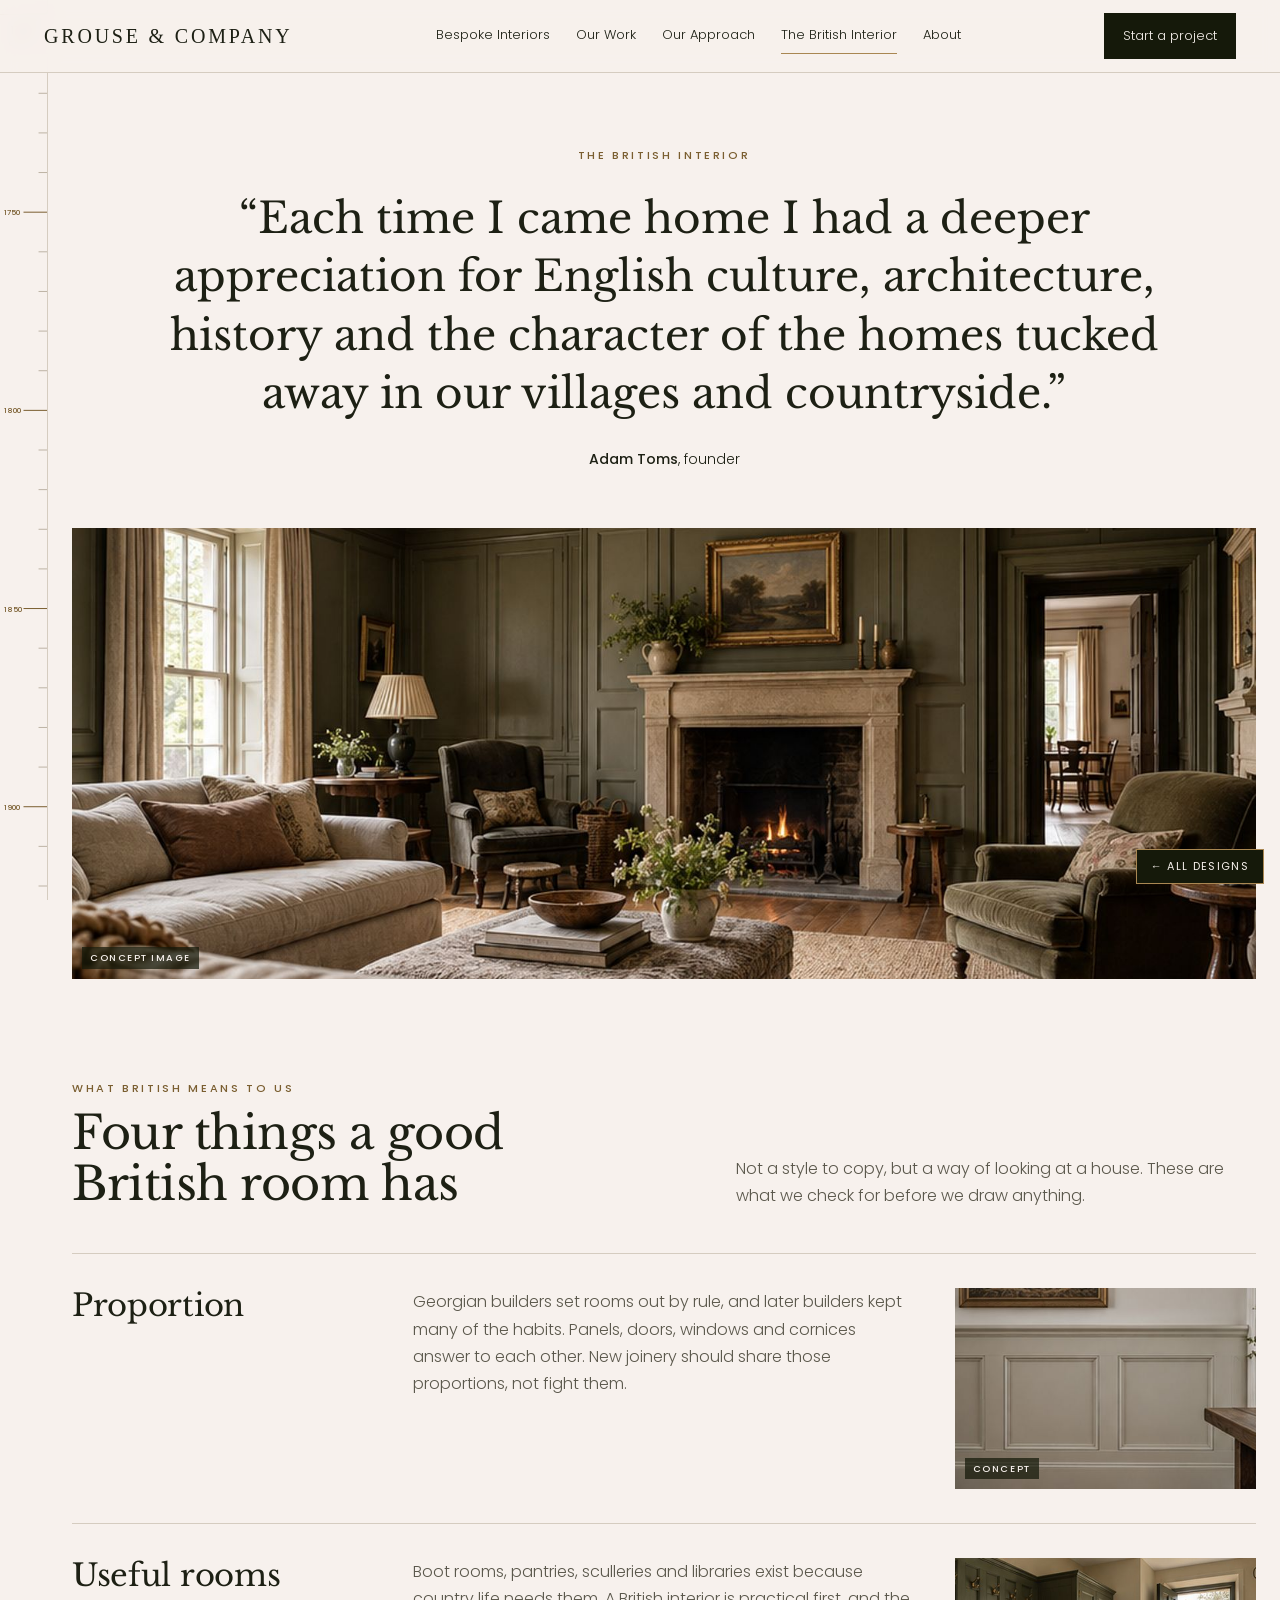
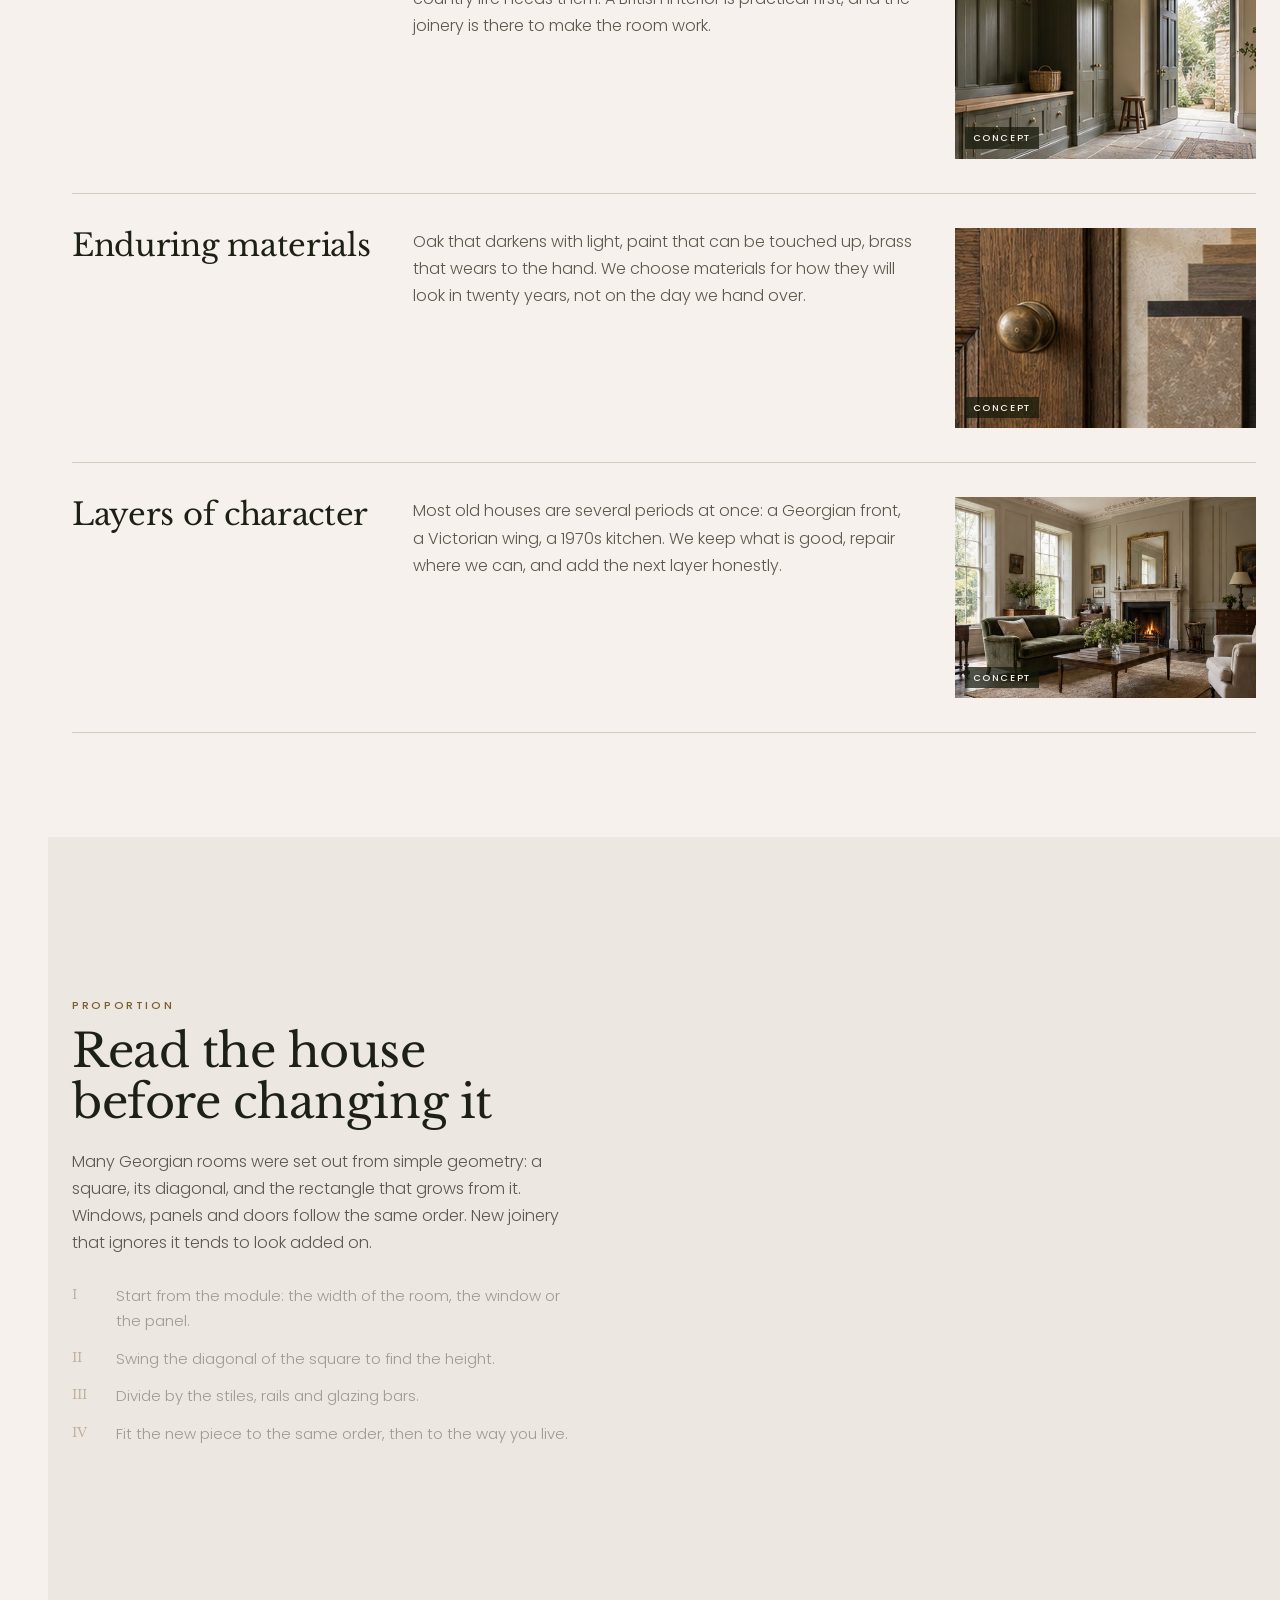
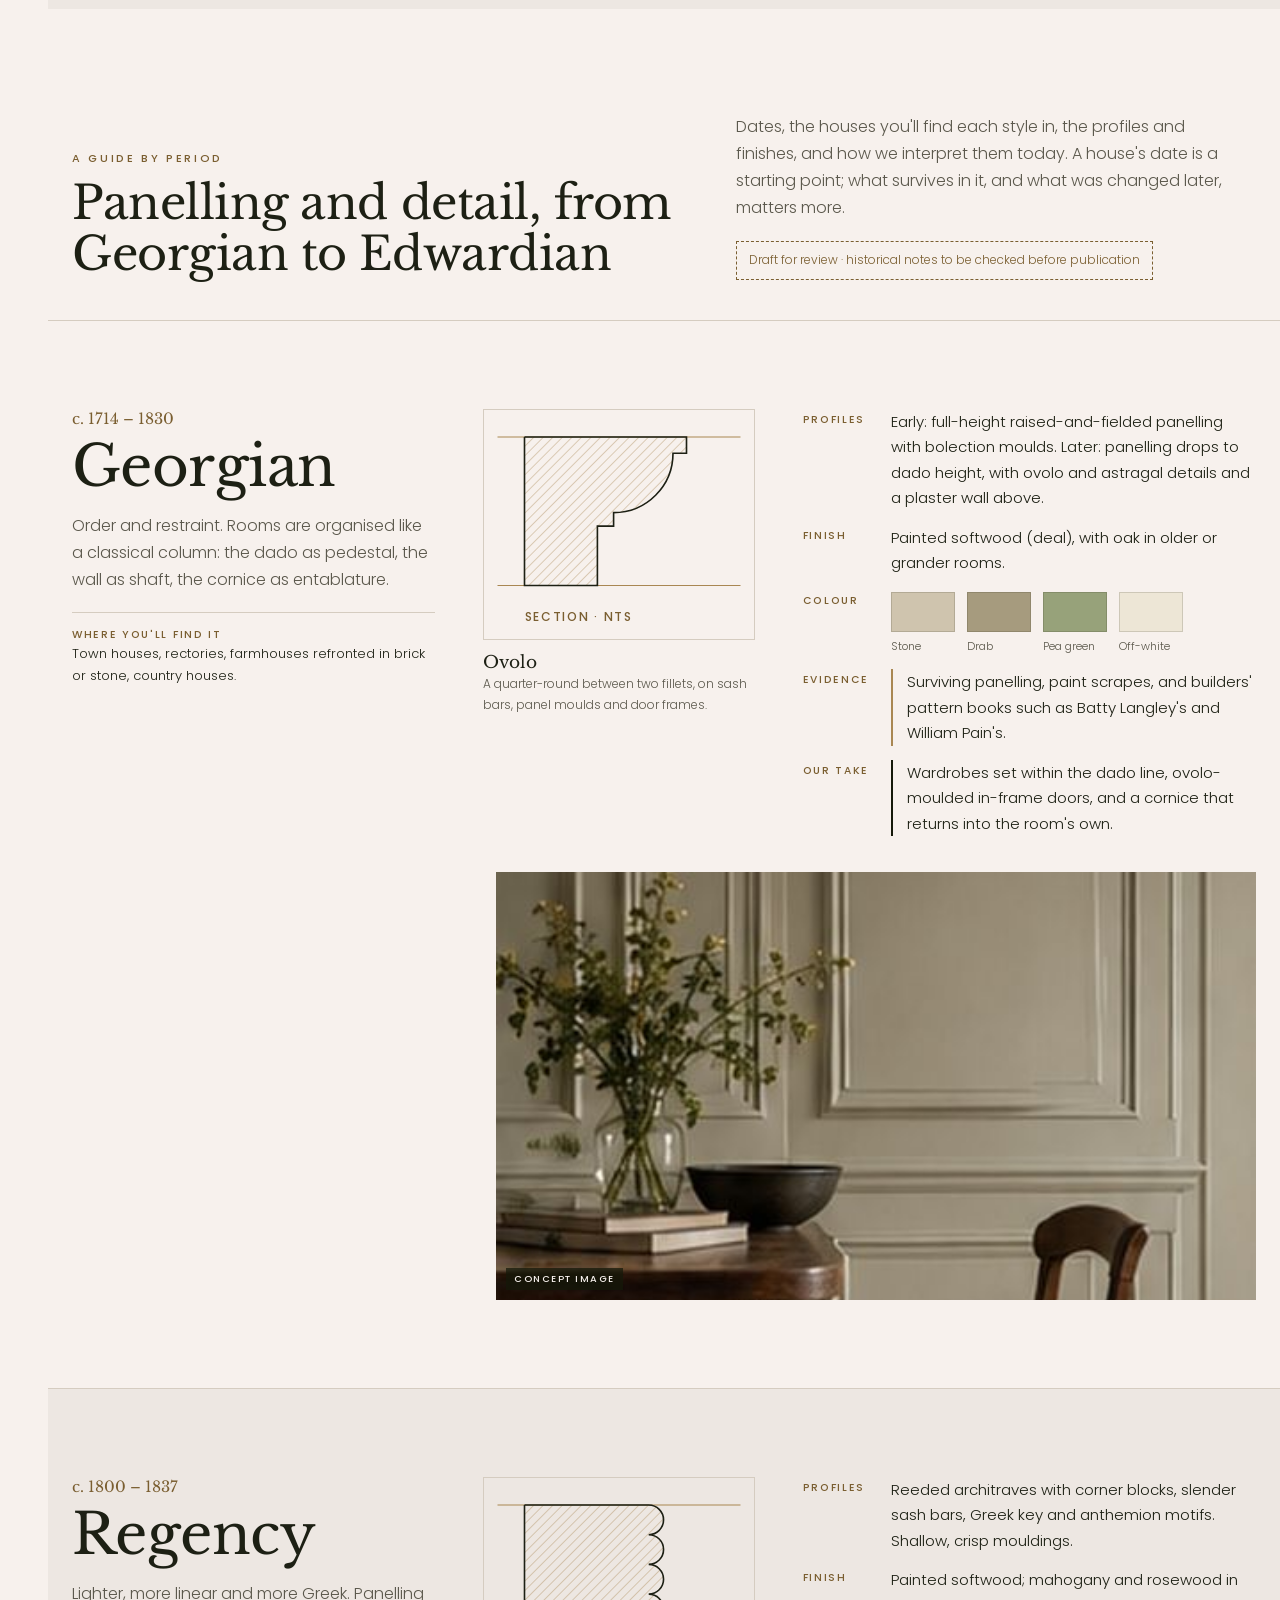
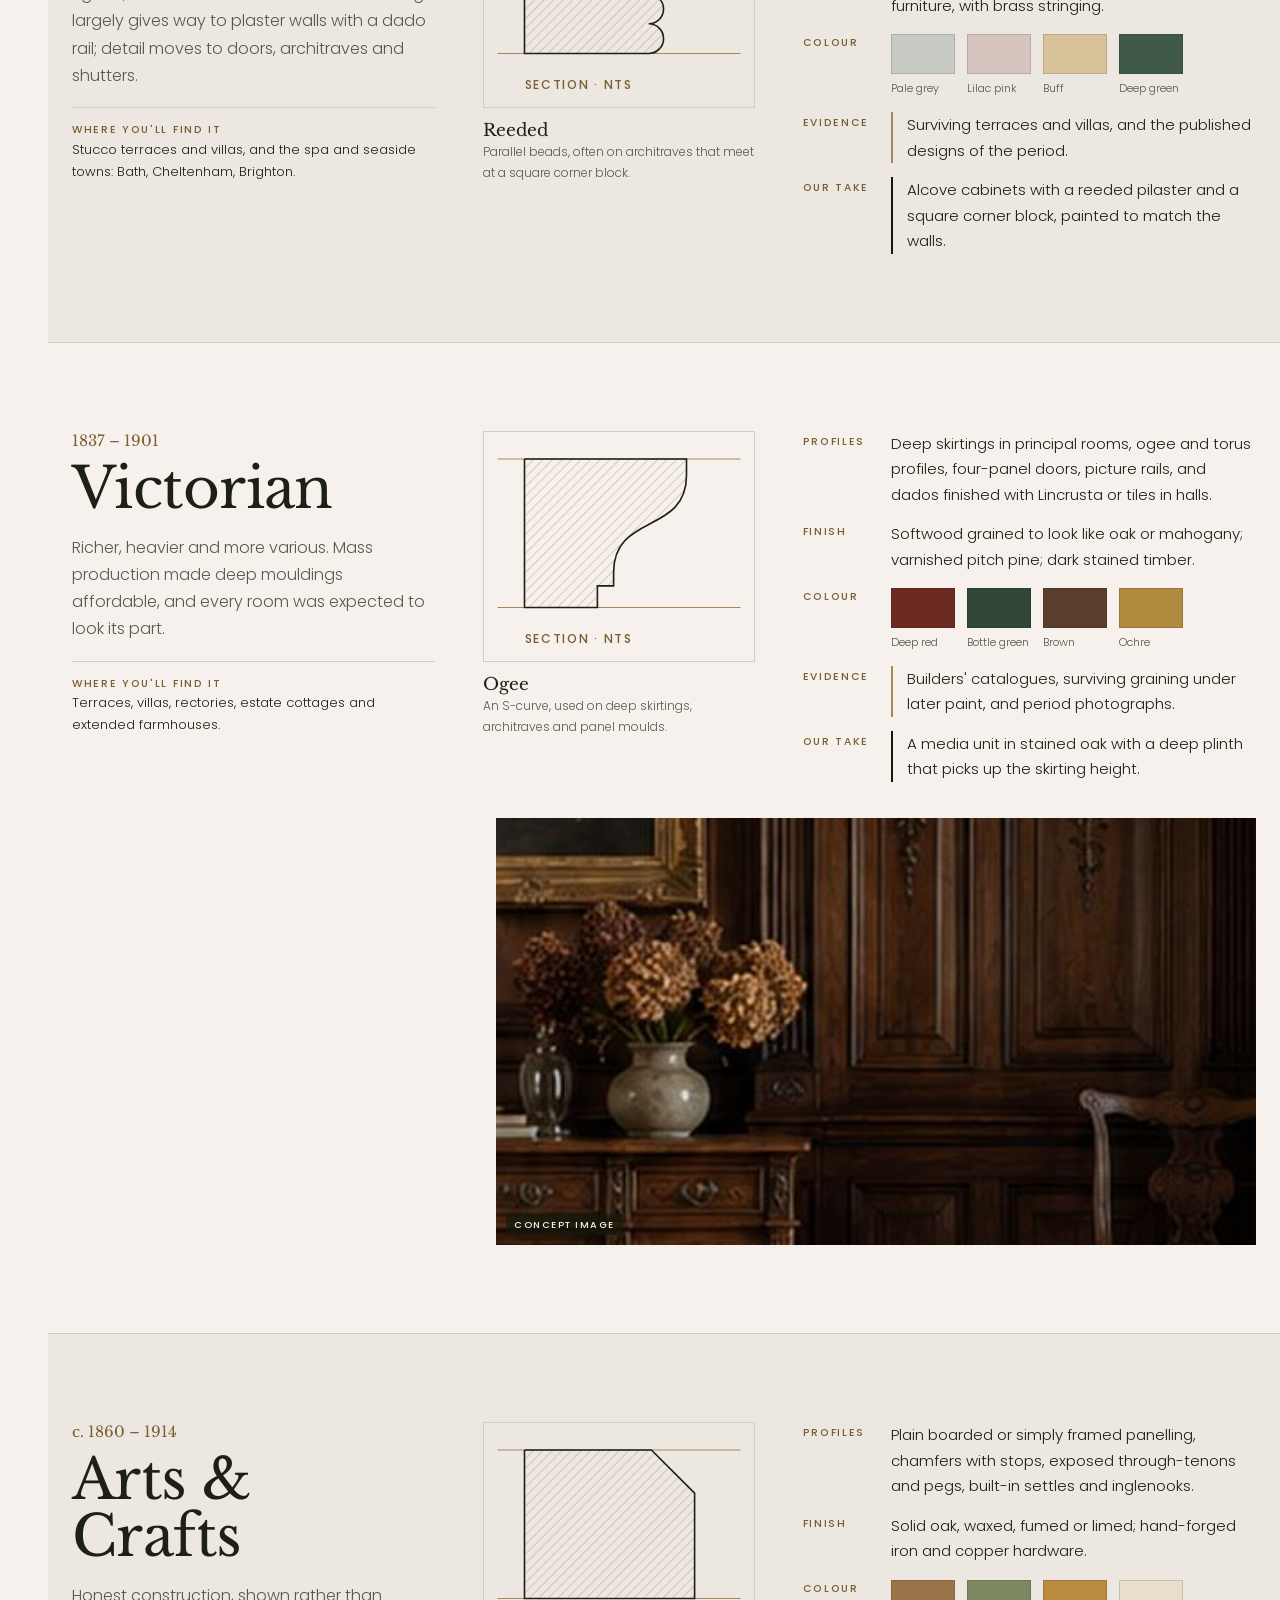
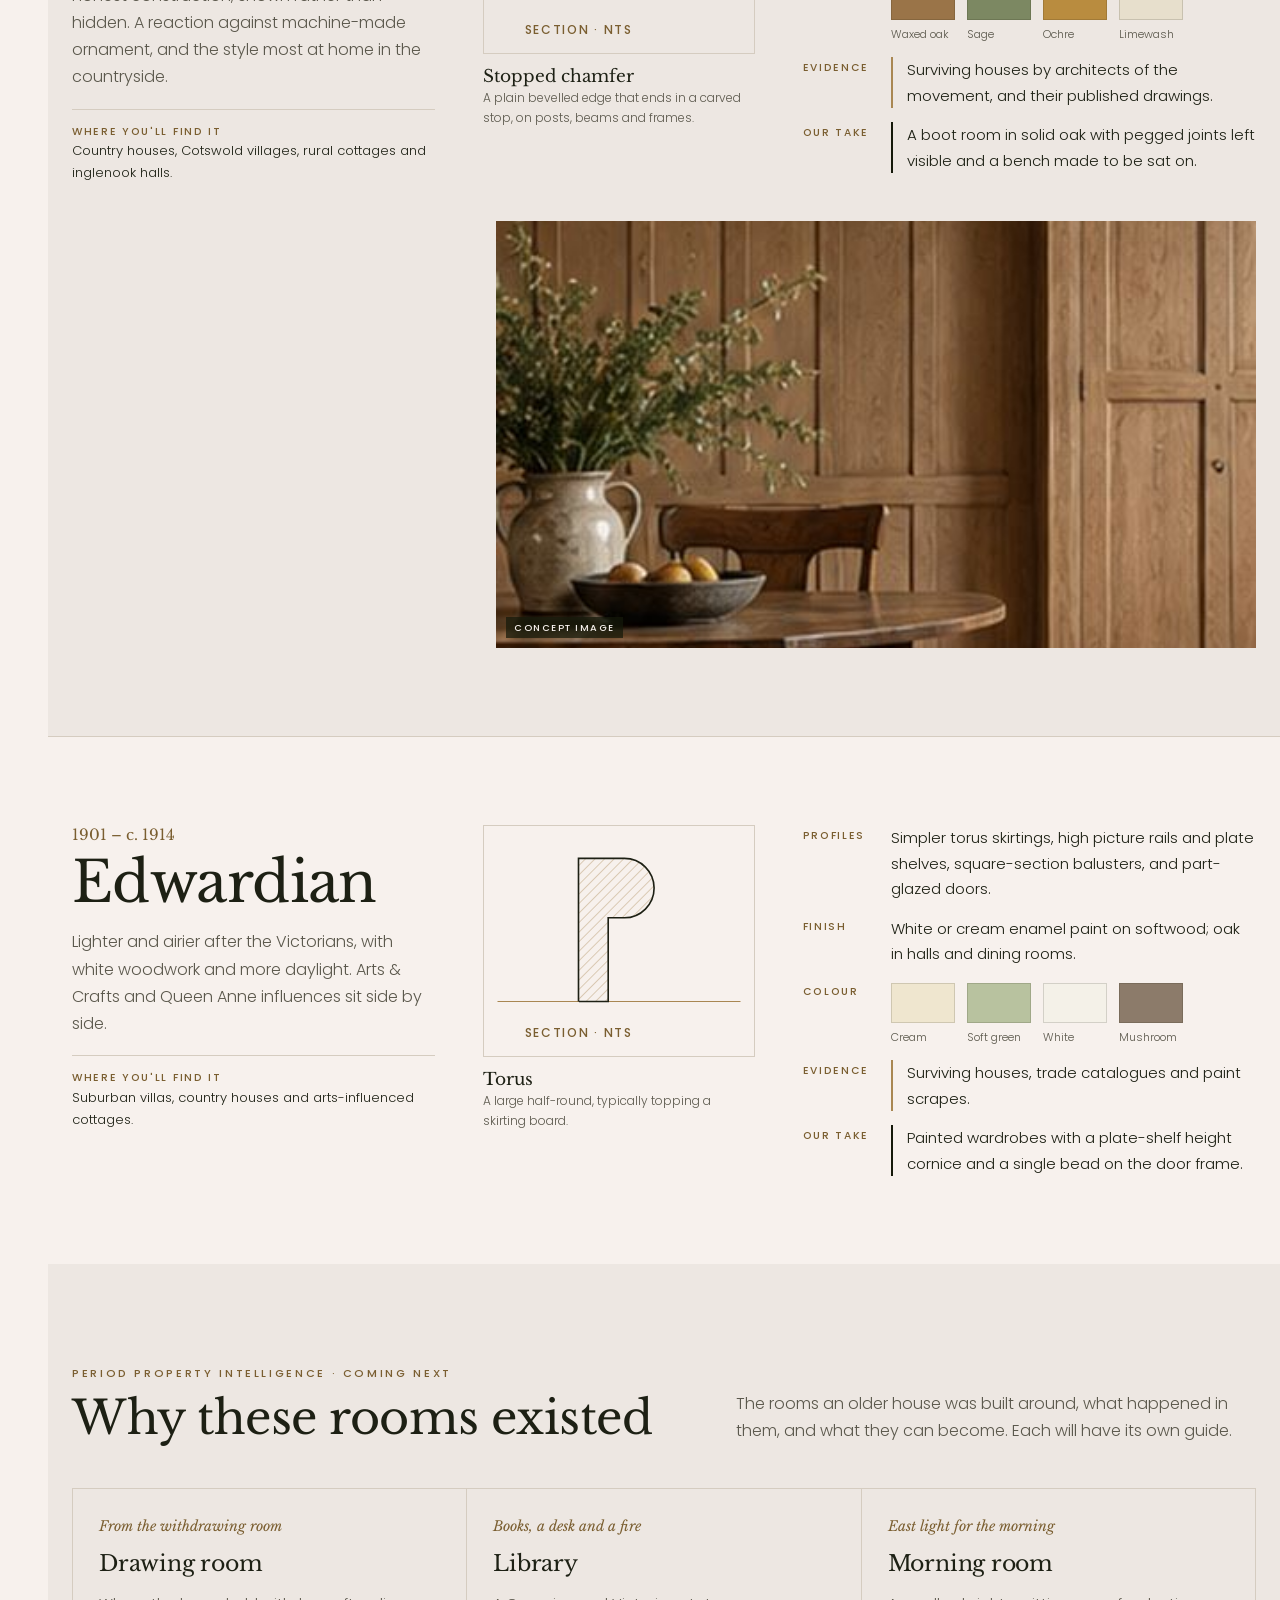
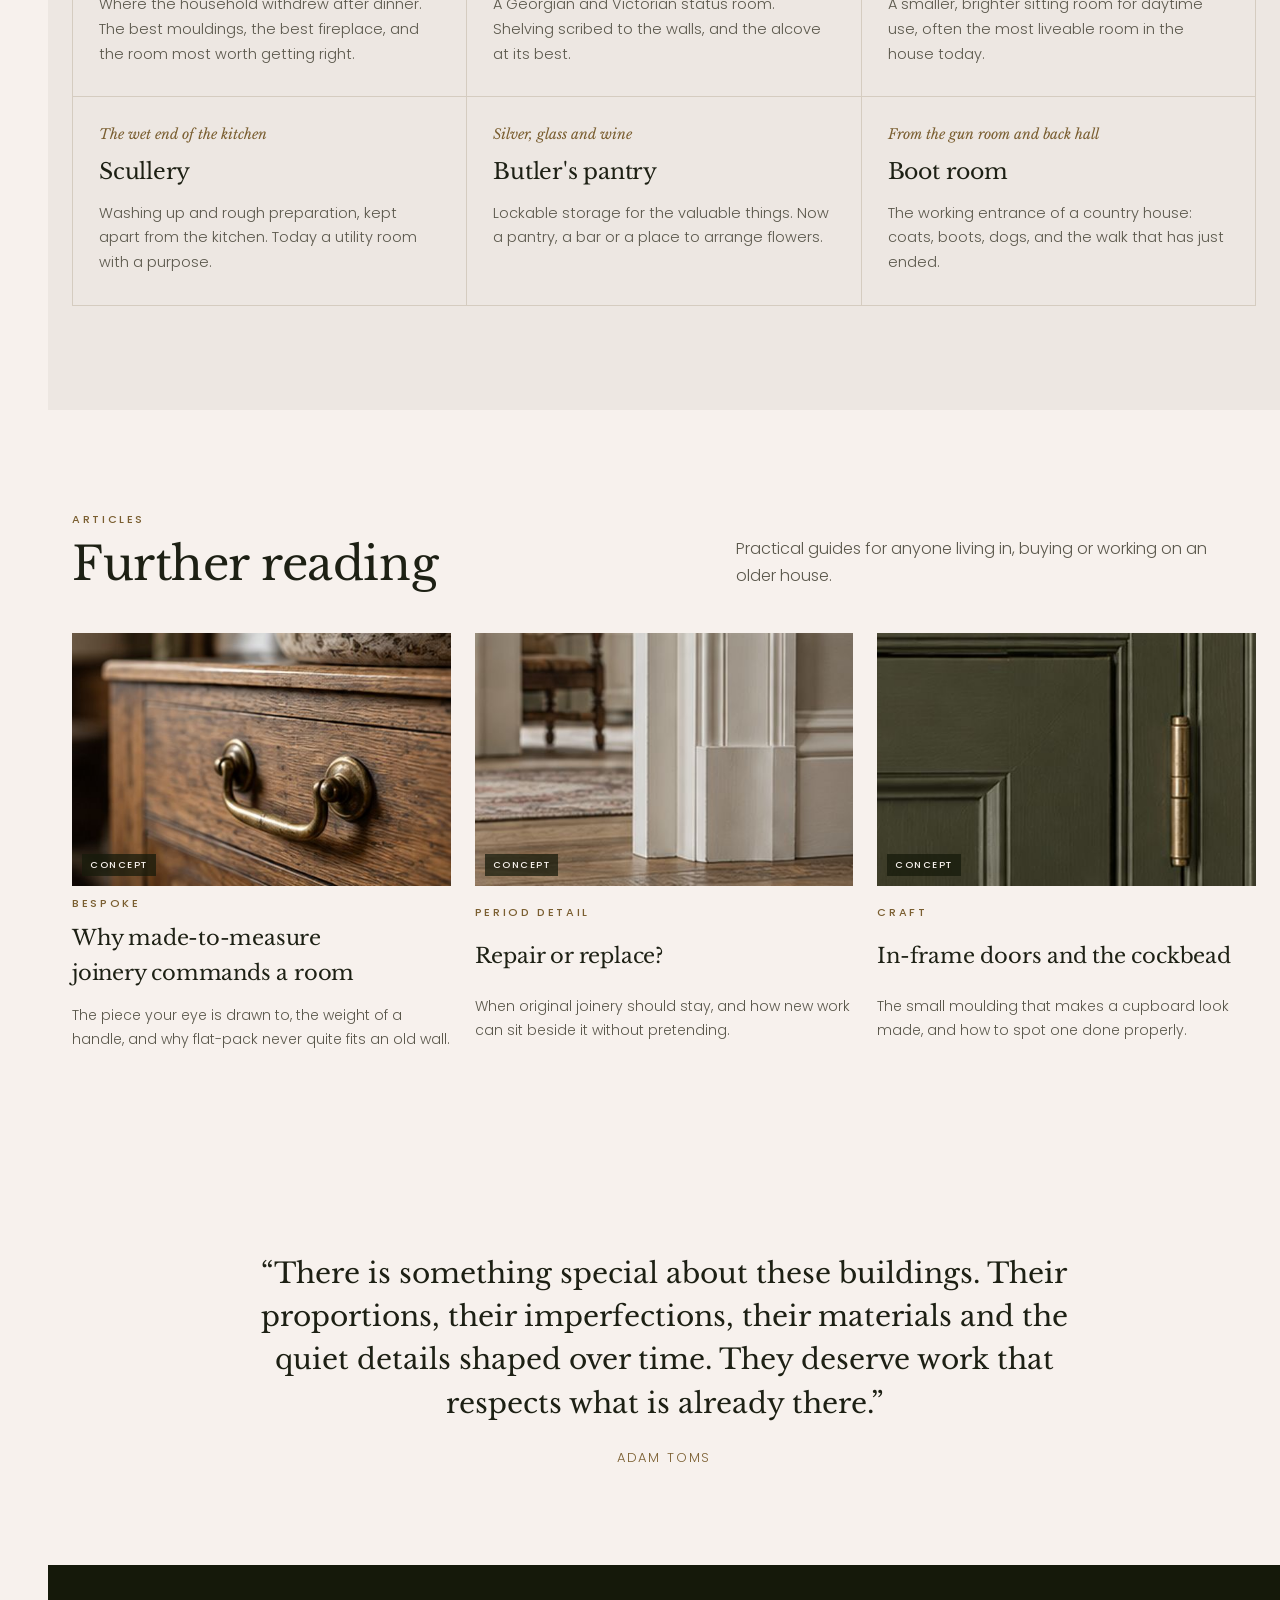
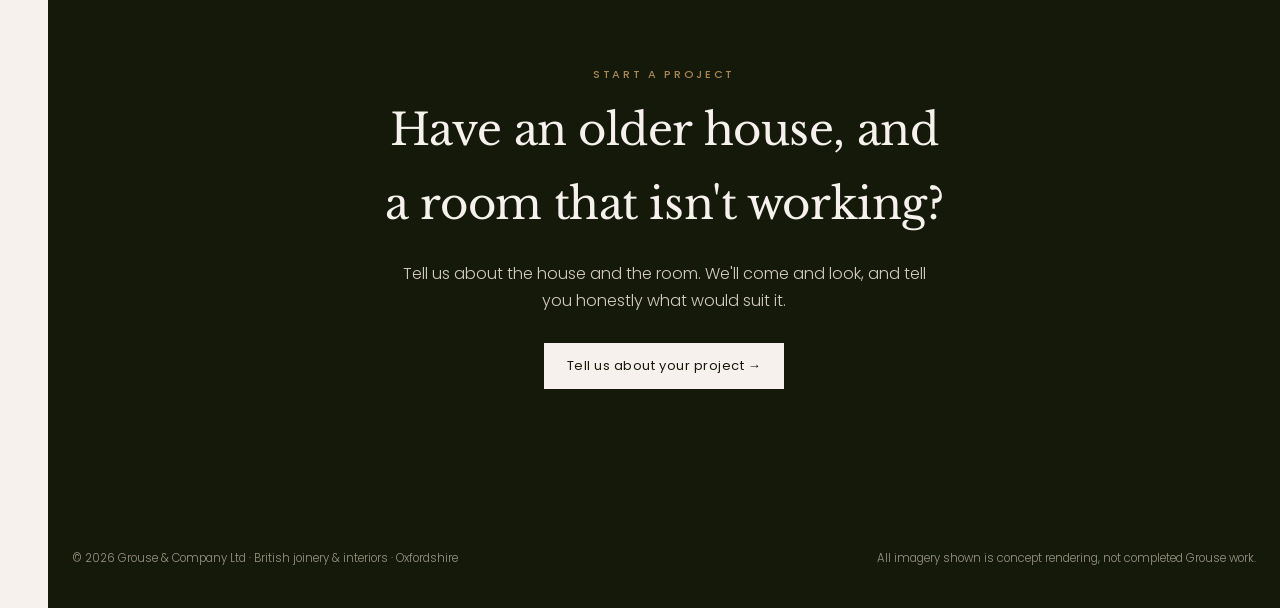
==== daylight-british-interior.html @ 9822893a "Replace first-draft designs with the two round-two directions Daylight and Lamplight, each with a ho" ====
<!doctype html>
<html lang="en">
<head>
<meta charset="utf-8">
<meta name="viewport" content="width=device-width, initial-scale=1, viewport-fit=cover">
<title>Grouse · The British Interior (Daylight)</title>
<link rel="preconnect" href="https://fonts.googleapis.com">
<link rel="preconnect" href="https://fonts.gstatic.com" crossorigin>
<link rel="stylesheet" href="https://fonts.googleapis.com/css2?family=Libre+Baskerville:ital@0;1&family=Poppins:wght@300;400;500&display=swap">
<link rel="stylesheet" href="daylight.css">
<style>
/* The British Interior, Daylight: a guide set like a well-made book. The storey rod becomes a timeline of years. */
.bihero{padding-block:150px 64px;text-align:center}
.bihero blockquote{margin:28px auto 0;max-width:24em;font:400 clamp(26px,3.3vw,44px)/1.38 var(--display)}
.bihero blockquote em{color:var(--brass-ink)}
.bihero .cont{max-width:36em;margin:26px auto 0;font:400 italic 18px/1.6 var(--display);color:var(--muted)}
.bihero .sig{justify-content:center;margin-top:26px}
.widepic{position:relative;aspect-ratio:21/8;overflow:hidden;margin-top:56px}
.widepic img{width:100%;height:100%;object-fit:cover}
@media (max-width:760px){.bihero{padding-block:110px 40px}.widepic{aspect-ratio:4/3}}

.tenets{border-top:1px solid var(--rule)}
.tenet{display:grid;grid-template-columns:minmax(0,3fr) minmax(0,5fr) minmax(0,3fr);gap:40px;padding-block:34px;border-bottom:1px solid var(--rule);align-items:start}
.tenet h3{font-size:clamp(24px,2.4vw,32px);line-height:1.15}
.tenet p{margin:0;color:var(--muted);max-width:34em}
.tenet .media{aspect-ratio:3/2}
@media (max-width:860px){.tenet{grid-template-columns:1fr;gap:14px}}

.propgrid{display:grid;grid-template-columns:minmax(0,5fr) minmax(0,6fr);gap:64px;align-items:center}
.propgrid h2{font-size:clamp(30px,3.6vw,48px);line-height:1.12;margin:14px 0 20px}
.propgrid p{color:var(--muted);margin:0 0 16px;max-width:32em}
.propgrid ol{list-style:none;padding:0;margin:26px 0 0;display:grid;gap:12px;counter-reset:s}
.propgrid li{display:grid;grid-template-columns:34px 1fr;gap:10px;font-size:15px;opacity:.38;transition:opacity .5s}
.propgrid li.on{opacity:1}
.propgrid li::before{counter-increment:s;content:counter(s,upper-roman);font:400 13px/1.8 var(--display);color:var(--brass-ink)}
.construct{width:100%;height:auto;max-width:520px;justify-self:center}
.construct *{fill:none;stroke-width:1}
.construct .g{stroke:var(--rule)}
.construct .b{stroke:var(--brass)}
.construct .i{stroke:var(--ink)}
.construct text{fill:var(--brass-ink);stroke:none;font:500 10px var(--body);letter-spacing:.14em}
@media (max-width:860px){.propgrid{grid-template-columns:1fr;gap:36px}}

.draft{display:inline-flex;gap:10px;align-items:center;font-size:12px;color:var(--brass-ink);border:1px dashed var(--brass-ink);padding:8px 12px;margin-top:20px}
.period{padding-block:88px;border-top:1px solid var(--rule)}
.period:nth-of-type(even){background:var(--stone)}
.pgrid{display:grid;grid-template-columns:minmax(0,4fr) minmax(0,3fr) minmax(0,5fr);gap:48px;align-items:start}
.pname .dates{font:400 15px var(--display);color:var(--brass-ink);font-variant-numeric:tabular-nums}
.pname h2{font-size:clamp(36px,4.4vw,60px);line-height:1;margin:10px 0 18px}
.pname p{margin:0 0 18px;color:var(--muted)}
.pname .where{font-size:13px;border-top:1px solid var(--rule);padding-top:14px}
.pname .where b{display:block;font:500 10.5px/1.6 var(--body);letter-spacing:.16em;text-transform:uppercase;color:var(--brass-ink)}
.pprof{position:sticky;top:110px;display:grid;gap:12px;color:var(--brass-ink)}
.pprof svg{width:100%;height:auto;border:1px solid var(--rule);background:var(--ivory)}
.period:nth-of-type(even) .pprof svg{background:var(--stone)}
.pprof .ln{fill:none;stroke:var(--ink);stroke-width:1.2}
.pprof .gd{fill:none;stroke:var(--brass);stroke-width:.8}
.pprof .sec{fill:url(#hatch);stroke:none;opacity:0;transition:opacity 1s 1.4s}
.pprof.in .sec{opacity:1}
.pprof text{font:500 9px var(--body);letter-spacing:.14em;fill:var(--brass-ink)}
.pprof figcaption{font-size:12px;color:var(--muted)}
.pprof figcaption b{font:400 17px/1.3 var(--display);color:var(--ink);display:block}
.spec{display:grid;grid-template-columns:auto 1fr;gap:14px 22px;margin:0;font-size:15px}
.spec dt{font:500 10.5px/1.9 var(--body);letter-spacing:.16em;text-transform:uppercase;color:var(--brass-ink);padding-top:1px}
.spec dd{margin:0}
.sw{display:flex;flex-wrap:wrap;gap:12px;margin-top:2px}
.sw span{display:grid;gap:5px;font-size:11px;color:var(--muted);width:64px}
.sw i{display:block;height:40px;border:1px solid rgba(21,25,10,.15)}
.ev{border-left:2px solid var(--brass);padding-left:14px}
.us{border-left:2px solid var(--olive);padding-left:14px}
.pimg{position:relative;margin-top:36px;margin-left:auto;width:min(100%,760px);aspect-ratio:16/9;overflow:hidden}
.pimg img{width:100%;height:100%;object-fit:cover}
@media (max-width:980px){.pgrid{grid-template-columns:1fr 1fr}.pname{grid-column:1/-1}.pprof{position:relative;top:0}}
@media (max-width:640px){.pgrid{grid-template-columns:1fr}.spec{grid-template-columns:1fr;gap:4px}.spec dd{margin-bottom:12px}.pimg{aspect-ratio:4/3}}

.rooms{display:grid;grid-template-columns:repeat(3,minmax(0,1fr));gap:0;border-top:1px solid var(--rule);border-left:1px solid var(--rule)}
.room{padding:28px 26px 30px;border-right:1px solid var(--rule);border-bottom:1px solid var(--rule);display:grid;gap:10px;align-content:start}
.room h3{font-size:22px}
.room .then{font:400 italic 14px var(--display);color:var(--brass-ink)}
.room p{margin:0;font-size:14.5px;color:var(--muted)}
@media (max-width:860px){.rooms{grid-template-columns:1fr}}

.arts{display:grid;grid-template-columns:repeat(3,minmax(0,1fr));gap:24px}
.art{text-decoration:none;display:grid;gap:12px}
.art .media{aspect-ratio:3/2}
.art h3{font-size:21px}
.art p{margin:0;font-size:14px;color:var(--muted)}
@media (max-width:860px){.arts{grid-template-columns:1fr}}

.later{text-align:center;padding-block:96px}
.later-q{max-width:30em;margin:0 auto;font:400 clamp(20px,2.2vw,28px)/1.55 var(--display);color:var(--ink)}
.later-by{margin-top:22px;font-size:13px;letter-spacing:.14em;text-transform:uppercase;color:var(--brass-ink)}
.cta{background:var(--olive);color:var(--ivory);text-align:center}
.cta h2{font-size:clamp(28px,3.4vw,44px);margin:14px auto 18px;max-width:18em}
.cta p{color:#D3CCBF;max-width:34em;margin:0 auto 28px}
.cta .eyebrow{color:var(--brass)}
.cta .btn{background:var(--ivory);color:var(--olive);border-color:var(--ivory)}
</style>
</head>
<body>
<a class="back" href="index.html">← All designs</a>
<svg width="0" height="0" style="position:absolute" aria-hidden="true"><defs><pattern id="hatch" width="5" height="5" patternUnits="userSpaceOnUse" patternTransform="rotate(45)"><line data-keep x1="0" y1="0" x2="0" y2="5" stroke="#A98752" stroke-width="1" opacity=".55"/></pattern></defs></svg>

<header class="site solid" id="head">
  <div class="wrap bar">
    <a class="word" href="daylight.html">GROUSE &amp; COMPANY</a>
    <nav class="main" aria-label="Main">
      <a href="daylight.html#systems">Bespoke Interiors</a><a href="daylight.html#work">Our Work</a><a href="daylight.html#approach">Our Approach</a><a href="#top" aria-current="page">The British Interior</a><a href="daylight.html#about">About</a>
    </nav>
    <a class="hbtn" href="daylight.html#enquire">Start a project</a>
  </div>
</header>

<div class="rod" aria-hidden="true" style="opacity:1"><svg></svg><div class="rmark"><div class="lbl"><span class="rv">1700</span><span class="ru">circa</span></div></div></div>

<main id="top" class="after">
  <div class="wrap bihero">
    <div class="eyebrow">The British Interior</div>
    <blockquote>“Each time I came home I had a deeper appreciation for English culture, architecture, history and the character of the homes tucked away in our villages and countryside.”</blockquote>
    <div class="sig"><span><b>Adam Toms</b>, founder</span></div>
    <div class="widepic"><img src="img/livingroom.jpg" alt="A panelled country sitting room with a lit fire"><span class="concept">Concept image</span></div>
  </div>

  <section style="padding-top:40px">
    <div class="wrap">
      <div class="head"><div><div class="eyebrow">What British means to us</div><h2>Four things a good British room has</h2></div><p>Not a style to copy, but a way of looking at a house. These are what we check for before we draw anything.</p></div>
      <div class="tenets">
        <div class="tenet"><h3>Proportion</h3><p>Georgian builders set rooms out by rule, and later builders kept many of the habits. Panels, doors, windows and cornices answer to each other. New joinery should share those proportions, not fight them.</p><div class="media"><img src="img/panelling.jpg" alt="Painted dado panelling" loading="lazy"><span class="concept">Concept</span></div></div>
        <div class="tenet"><h3>Useful rooms</h3><p>Boot rooms, pantries, sculleries and libraries exist because country life needs them. A British interior is practical first, and the joinery is there to make the room work.</p><div class="media"><img src="img/bootroom2.jpg" alt="Boot room with olive cabinetry" loading="lazy"><span class="concept">Concept</span></div></div>
        <div class="tenet"><h3>Enduring materials</h3><p>Oak that darkens with light, paint that can be touched up, brass that wears to the hand. We choose materials for how they will look in twenty years, not on the day we hand over.</p><div class="media"><img src="img/timber.jpg" alt="Oak door with brass knob and timber samples" loading="lazy"><span class="concept">Concept</span></div></div>
        <div class="tenet"><h3>Layers of character</h3><p>Most old houses are several periods at once: a Georgian front, a Victorian wing, a 1970s kitchen. We keep what is good, repair where we can, and add the next layer honestly.</p><div class="media"><img src="img/drawing.jpg" alt="Drawing room with original cornice and new joinery" loading="lazy"><span class="concept">Concept</span></div></div>
      </div>
    </div>
  </section>

  <section class="alt" id="proportion">
    <div class="wrap propgrid">
      <div>
        <div class="eyebrow">Proportion</div>
        <h2>Read the house before changing it</h2>
        <p>Many Georgian rooms were set out from simple geometry: a square, its diagonal, and the rectangle that grows from it. Windows, panels and doors follow the same order. New joinery that ignores it tends to look added on.</p>
        <ol id="steps">
          <li>Start from the module: the width of the room, the window or the panel.</li>
          <li>Swing the diagonal of the square to find the height.</li>
          <li>Divide by the stiles, rails and glazing bars.</li>
          <li>Fit the new piece to the same order, then to the way you live.</li>
        </ol>
      </div>
      <svg class="construct" id="construct" viewBox="0 0 480 520" role="img" aria-label="A Georgian panel set out from a square and its diagonal, giving a 1 to root two rectangle">
        <rect class="g" x="40" y="160" width="300" height="300"/>
        <path class="b s1" d="M40 460 L340 460 L340 160 L40 160 Z"/>
        <path class="b s2" d="M40 460 L340 160"/>
        <path class="b s2" d="M340 160 A 424.26 424.26 0 0 0 40 35.74"/>
        <path class="i s3" d="M40 35.74 L340 35.74 L340 460"/>
        <path class="i s4" d="M70 66 H310 V430 H70 Z M90 86 H290 V410 H90 Z M70 66 L90 86 M310 66 L290 86 M70 430 L90 410 M310 430 L290 410"/>
        <path class="b s4" d="M90 248 H290 M190 86 V410"/>
        <text x="40" y="492">1 : √2</text><text x="352" y="314">300</text><text x="352" y="100">424</text>
      </svg>
    </div>
  </section>

  <section style="padding-bottom:40px">
    <div class="wrap">
      <div class="head" style="margin-bottom:0">
        <div><div class="eyebrow">A guide by period</div><h2>Panelling and detail, from Georgian to Edwardian</h2></div>
        <div><p>Dates, the houses you'll find each style in, the profiles and finishes, and how we interpret them today. A house's date is a starting point; what survives in it, and what was changed later, matters more.</p>
        <div class="draft">Draft for review · historical notes to be checked before publication</div></div>
      </div>
    </div>
  </section>

  <article class="period" data-year="1714" data-year-end="1800">
    <div class="wrap pgrid">
      <div class="pname">
        <div class="dates">c. 1714 – 1830</div>
        <h2>Georgian</h2>
        <p>Order and restraint. Rooms are organised like a classical column: the dado as pedestal, the wall as shaft, the cornice as entablature.</p>
        <div class="where"><b>Where you'll find it</b>Town houses, rectories, farmhouses refronted in brick or stone, country houses.</div>
      </div>
      <figure class="pprof" data-draw style="margin:0">
        <svg viewBox="0 0 200 170" aria-hidden="true"><path class="gd" d="M10 20 H190 M10 130 H190"/><path class="sec" data-keep d="M30 20 H150 V32 H140 A44 44 0 0 1 96 76 V86 H84 V130 H30 Z"/><path class="ln" d="M30 20 H150 V32 H140 A44 44 0 0 1 96 76 V86 H84 V130 H30 Z"/><text x="30" y="156">SECTION · NTS</text></svg>
        <figcaption><b>Ovolo</b>A quarter-round between two fillets, on sash bars, panel moulds and door frames.</figcaption>
      </figure>
      <dl class="spec">
        <dt>Profiles</dt><dd>Early: full-height raised-and-fielded panelling with bolection moulds. Later: panelling drops to dado height, with ovolo and astragal details and a plaster wall above.</dd>
        <dt>Finish</dt><dd>Painted softwood (deal), with oak in older or grander rooms.</dd>
        <dt>Colour</dt><dd><div class="sw"><span><i style="background:#CFC4AE"></i>Stone</span><span><i style="background:#A69B7E"></i>Drab</span><span><i style="background:#97A27A"></i>Pea green</span><span><i style="background:#EDE6D6"></i>Off-white</span></div></dd>
        <dt>Evidence</dt><dd class="ev">Surviving panelling, paint scrapes, and builders' pattern books such as Batty Langley's and William Pain's.</dd>
        <dt>Our take</dt><dd class="us">Wardrobes set within the dado line, ovolo-moulded in-frame doors, and a cornice that returns into the room's own.</dd>
      </dl>
    </div>
    <div class="wrap"><div class="pimg"><img src="img/georgian.jpg" alt="Painted Georgian panelling" loading="lazy" style="object-position:50% 40%"><span class="concept">Concept image</span></div></div>
  </article>

  <article class="period" data-year="1800" data-year-end="1837">
    <div class="wrap pgrid">
      <div class="pname">
        <div class="dates">c. 1800 – 1837</div>
        <h2>Regency</h2>
        <p>Lighter, more linear and more Greek. Panelling largely gives way to plaster walls with a dado rail; detail moves to doors, architraves and shutters.</p>
        <div class="where"><b>Where you'll find it</b>Stucco terraces and villas, and the spa and seaside towns: Bath, Cheltenham, Brighton.</div>
      </div>
      <figure class="pprof" data-draw style="margin:0">
        <svg viewBox="0 0 200 170" aria-hidden="true"><path class="gd" d="M10 20 H190 M10 130 H190"/><path class="sec" data-keep d="M30 20 H122 A11 11 0 0 1 122 42 A11 11 0 0 1 122 64 A11 11 0 0 1 122 86 A11 11 0 0 1 122 108 A11 11 0 0 1 122 130 H30 Z"/><path class="ln" d="M30 20 H122 A11 11 0 0 1 122 42 A11 11 0 0 1 122 64 A11 11 0 0 1 122 86 A11 11 0 0 1 122 108 A11 11 0 0 1 122 130 H30 Z"/><text x="30" y="156">SECTION · NTS</text></svg>
        <figcaption><b>Reeded</b>Parallel beads, often on architraves that meet at a square corner block.</figcaption>
      </figure>
      <dl class="spec">
        <dt>Profiles</dt><dd>Reeded architraves with corner blocks, slender sash bars, Greek key and anthemion motifs. Shallow, crisp mouldings.</dd>
        <dt>Finish</dt><dd>Painted softwood; mahogany and rosewood in furniture, with brass stringing.</dd>
        <dt>Colour</dt><dd><div class="sw"><span><i style="background:#C8CBC4"></i>Pale grey</span><span><i style="background:#D8C4BF"></i>Lilac pink</span><span><i style="background:#D8C29A"></i>Buff</span><span><i style="background:#3F5A47"></i>Deep green</span></div></dd>
        <dt>Evidence</dt><dd class="ev">Surviving terraces and villas, and the published designs of the period.</dd>
        <dt>Our take</dt><dd class="us">Alcove cabinets with a reeded pilaster and a square corner block, painted to match the walls.</dd>
      </dl>
    </div>
  </article>

  <article class="period" data-year="1837" data-year-end="1860">
    <div class="wrap pgrid">
      <div class="pname">
        <div class="dates">1837 – 1901</div>
        <h2>Victorian</h2>
        <p>Richer, heavier and more various. Mass production made deep mouldings affordable, and every room was expected to look its part.</p>
        <div class="where"><b>Where you'll find it</b>Terraces, villas, rectories, estate cottages and extended farmhouses.</div>
      </div>
      <figure class="pprof" data-draw style="margin:0">
        <svg viewBox="0 0 200 170" aria-hidden="true"><path class="gd" d="M10 20 H190 M10 130 H190"/><path class="sec" data-keep d="M30 20 H150 V32 C150 76 96 60 96 104 V114 H84 V130 H30 Z"/><path class="ln" d="M30 20 H150 V32 C150 76 96 60 96 104 V114 H84 V130 H30 Z"/><text x="30" y="156">SECTION · NTS</text></svg>
        <figcaption><b>Ogee</b>An S-curve, used on deep skirtings, architraves and panel moulds.</figcaption>
      </figure>
      <dl class="spec">
        <dt>Profiles</dt><dd>Deep skirtings in principal rooms, ogee and torus profiles, four-panel doors, picture rails, and dados finished with Lincrusta or tiles in halls.</dd>
        <dt>Finish</dt><dd>Softwood grained to look like oak or mahogany; varnished pitch pine; dark stained timber.</dd>
        <dt>Colour</dt><dd><div class="sw"><span><i style="background:#6C2B22"></i>Deep red</span><span><i style="background:#2F4734"></i>Bottle green</span><span><i style="background:#5A3E2B"></i>Brown</span><span><i style="background:#B08A3E"></i>Ochre</span></div></dd>
        <dt>Evidence</dt><dd class="ev">Builders' catalogues, surviving graining under later paint, and period photographs.</dd>
        <dt>Our take</dt><dd class="us">A media unit in stained oak with a deep plinth that picks up the skirting height.</dd>
      </dl>
    </div>
    <div class="wrap"><div class="pimg"><img src="img/victorian.jpg" alt="Dark Victorian panelling" loading="lazy"><span class="concept">Concept image</span></div></div>
  </article>

  <article class="period" data-year="1860" data-year-end="1901">
    <div class="wrap pgrid">
      <div class="pname">
        <div class="dates">c. 1860 – 1914</div>
        <h2>Arts &amp; Crafts</h2>
        <p>Honest construction, shown rather than hidden. A reaction against machine-made ornament, and the style most at home in the countryside.</p>
        <div class="where"><b>Where you'll find it</b>Country houses, Cotswold villages, rural cottages and inglenook halls.</div>
      </div>
      <figure class="pprof" data-draw style="margin:0">
        <svg viewBox="0 0 200 170" aria-hidden="true"><path class="gd" d="M10 20 H190 M10 130 H190"/><path class="sec" data-keep d="M30 20 H124 L156 52 V130 H30 Z"/><path class="ln" d="M30 20 H124 L156 52 V130 H30 Z"/><text x="30" y="156">SECTION · NTS</text></svg>
        <figcaption><b>Stopped chamfer</b>A plain bevelled edge that ends in a carved stop, on posts, beams and frames.</figcaption>
      </figure>
      <dl class="spec">
        <dt>Profiles</dt><dd>Plain boarded or simply framed panelling, chamfers with stops, exposed through-tenons and pegs, built-in settles and inglenooks.</dd>
        <dt>Finish</dt><dd>Solid oak, waxed, fumed or limed; hand-forged iron and copper hardware.</dd>
        <dt>Colour</dt><dd><div class="sw"><span><i style="background:#9A7448"></i>Waxed oak</span><span><i style="background:#7C8862"></i>Sage</span><span><i style="background:#B98C3F"></i>Ochre</span><span><i style="background:#E7DFCC"></i>Limewash</span></div></dd>
        <dt>Evidence</dt><dd class="ev">Surviving houses by architects of the movement, and their published drawings.</dd>
        <dt>Our take</dt><dd class="us">A boot room in solid oak with pegged joints left visible and a bench made to be sat on.</dd>
      </dl>
    </div>
    <div class="wrap"><div class="pimg"><img src="img/artscrafts.jpg" alt="Oak Arts and Crafts panelling" loading="lazy"><span class="concept">Concept image</span></div></div>
  </article>

  <article class="period" data-year="1901" data-year-end="1914">
    <div class="wrap pgrid">
      <div class="pname">
        <div class="dates">1901 – c. 1914</div>
        <h2>Edwardian</h2>
        <p>Lighter and airier after the Victorians, with white woodwork and more daylight. Arts &amp; Crafts and Queen Anne influences sit side by side.</p>
        <div class="where"><b>Where you'll find it</b>Suburban villas, country houses and arts-influenced cottages.</div>
      </div>
      <figure class="pprof" data-draw style="margin:0">
        <svg viewBox="0 0 200 170" aria-hidden="true"><path class="gd" d="M10 130 H190"/><path class="sec" data-keep d="M70 130 V24 H104 A22 22 0 0 1 104 68 H92 V130 Z"/><path class="ln" d="M70 130 V24 H104 A22 22 0 0 1 104 68 H92 V130 Z"/><text x="30" y="156">SECTION · NTS</text></svg>
        <figcaption><b>Torus</b>A large half-round, typically topping a skirting board.</figcaption>
      </figure>
      <dl class="spec">
        <dt>Profiles</dt><dd>Simpler torus skirtings, high picture rails and plate shelves, square-section balusters, and part-glazed doors.</dd>
        <dt>Finish</dt><dd>White or cream enamel paint on softwood; oak in halls and dining rooms.</dd>
        <dt>Colour</dt><dd><div class="sw"><span><i style="background:#EFE6CF"></i>Cream</span><span><i style="background:#B8C29F"></i>Soft green</span><span><i style="background:#F4F1E8"></i>White</span><span><i style="background:#8C7B6A"></i>Mushroom</span></div></dd>
        <dt>Evidence</dt><dd class="ev">Surviving houses, trade catalogues and paint scrapes.</dd>
        <dt>Our take</dt><dd class="us">Painted wardrobes with a plate-shelf height cornice and a single bead on the door frame.</dd>
      </dl>
    </div>
  </article>

  <section class="alt">
    <div class="wrap">
      <div class="head"><div><div class="eyebrow">Period Property Intelligence · coming next</div><h2>Why these rooms existed</h2></div><p>The rooms an older house was built around, what happened in them, and what they can become. Each will have its own guide.</p></div>
      <div class="rooms">
        <div class="room"><div class="then">From the withdrawing room</div><h3>Drawing room</h3><p>Where the household withdrew after dinner. The best mouldings, the best fireplace, and the room most worth getting right.</p></div>
        <div class="room"><div class="then">Books, a desk and a fire</div><h3>Library</h3><p>A Georgian and Victorian status room. Shelving scribed to the walls, and the alcove at its best.</p></div>
        <div class="room"><div class="then">East light for the morning</div><h3>Morning room</h3><p>A smaller, brighter sitting room for daytime use, often the most liveable room in the house today.</p></div>
        <div class="room"><div class="then">The wet end of the kitchen</div><h3>Scullery</h3><p>Washing up and rough preparation, kept apart from the kitchen. Today a utility room with a purpose.</p></div>
        <div class="room"><div class="then">Silver, glass and wine</div><h3>Butler's pantry</h3><p>Lockable storage for the valuable things. Now a pantry, a bar or a place to arrange flowers.</p></div>
        <div class="room"><div class="then">From the gun room and back hall</div><h3>Boot room</h3><p>The working entrance of a country house: coats, boots, dogs, and the walk that has just ended.</p></div>
      </div>
    </div>
  </section>

  <section>
    <div class="wrap">
      <div class="head"><div><div class="eyebrow">Articles</div><h2>Further reading</h2></div><p>Practical guides for anyone living in, buying or working on an older house.</p></div>
      <div class="arts">
        <a class="art" href="#top"><div class="media"><img src="img/brass.jpg" alt="An oak drawer with a brass handle" loading="lazy"><span class="concept">Concept</span></div><span class="eyebrow">Bespoke</span><h3>Why made-to-measure joinery commands a room</h3><p>The piece your eye is drawn to, the weight of a handle, and why flat-pack never quite fits an old wall.</p></a>
        <a class="art" href="#top"><div class="media"><img src="img/mouldings.jpg" alt="Skirting and architrave junction" loading="lazy"><span class="concept">Concept</span></div><span class="eyebrow">Period detail</span><h3>Repair or replace?</h3><p>When original joinery should stay, and how new work can sit beside it without pretending.</p></a>
        <a class="art" href="#top"><div class="media"><img src="img/inframe.jpg" alt="Painted in-frame door with brass hinge" loading="lazy"><span class="concept">Concept</span></div><span class="eyebrow">Craft</span><h3>In-frame doors and the cockbead</h3><p>The small moulding that makes a cupboard look made, and how to spot one done properly.</p></a>
      </div>
    </div>
  </section>

  <section class="later">
    <div class="wrap">
      <p class="later-q">“There is something special about these buildings. Their proportions, their imperfections, their materials and the quiet details shaped over time. They deserve work that respects what is already there.”</p>
      <div class="later-by">Adam Toms</div>
    </div>
  </section>

  <section class="cta">
    <div class="wrap">
      <div class="eyebrow">Start a project</div>
      <h2>Have an older house, and a room that isn't working?</h2>
      <p>Tell us about the house and the room. We'll come and look, and tell you honestly what would suit it.</p>
      <a class="btn" href="daylight.html#enquire">Tell us about your project →</a>
    </div>
  </section>

  <footer>
    <div class="wrap">
      <div class="fine" style="margin-top:0;border-top:0;padding-top:0"><span>© 2026 Grouse &amp; Company Ltd · British joinery &amp; interiors · Oxfordshire</span><span>All imagery shown is concept rendering, not completed Grouse work.</span></div>
    </div>
  </footer>
</main>

<script src="grouse.js"></script>
<script>
(function(){
  var secs=[].slice.call(document.querySelectorAll('[data-year]'));
  G.yearNow=function(off){
    var mid=innerHeight*.5;
    for(var i=0;i<secs.length;i++){
      var r=secs[i].getBoundingClientRect(),t=r.top+off,h=secs[i].offsetHeight,y0=+secs[i].dataset.year,y1=+secs[i].dataset.yearEnd;
      if(i===0&&mid<t)return 1700+(y0-1700)*G.clamp(1-(t-mid)/innerHeight,0,1);
      if(mid>=t&&mid<t+h)return y0+(y1-y0)*(mid-t)/h;
    }
    return +secs[secs.length-1].dataset.yearEnd;
  };
  G.rod({year:true,from:1700,to:1920,major:50,minor:10,label:function(){return 'circa'}});
  G.construct(document.getElementById('construct'),document.getElementById('steps'));
  G.draws();
  G.start();
})();
</script>
</body>
</html>
---- daylight.css ----
/* Daylight — ivory reading surfaces, olive used sparingly. The opening film contracts into a moulded panel; a storey rod measures the page. */
:root{
  --olive:#15190A; --olive-2:#232816; --ivory:#F7F1ED; --stone:#EDE7E2; --brass:#A98752; --brass-ink:#7A5E30;
  --ink:#1D2014; --muted:#5B584C; --rule:#D5CCC0; --tick:#BDB3A5;
  --display:"Libre Baskerville", Baskerville, Georgia, serif;
  --body:"Poppins", "Helvetica Neue", Arial, sans-serif;
  --mark:Georgia, "Times New Roman", serif;
  --rodw:48px;
  color-scheme:light;
}
*{box-sizing:border-box}
html,body{margin:0}
body{background:var(--ivory);color:var(--ink);font:300 16px/1.7 var(--body);-webkit-font-smoothing:antialiased}
img{max-width:100%;display:block}
a{color:inherit}
:focus-visible{outline:2px solid var(--brass);outline-offset:3px}
h1,h2,h3{font-family:var(--display);font-weight:400;margin:0;text-wrap:balance;letter-spacing:-.01em}
.wrap{max-width:1240px;margin:0 auto;padding-left:max(24px, env(safe-area-inset-left,0px));padding-right:max(24px, env(safe-area-inset-right,0px))}
.eyebrow{font:500 11px/1 var(--body);letter-spacing:.24em;text-transform:uppercase;color:var(--brass-ink)}
.concept{position:absolute;left:10px;bottom:10px;font:500 9.5px/1 var(--body);letter-spacing:.16em;text-transform:uppercase;background:rgba(21,25,10,.72);color:var(--ivory);padding:6px 8px;z-index:2}
.back{position:fixed;z-index:60;right:max(16px, env(safe-area-inset-right,0px));bottom:calc(16px + env(safe-area-inset-bottom,0px));font:400 11px/1 var(--body);letter-spacing:.12em;text-transform:uppercase;background:var(--olive);color:var(--ivory);padding:11px 14px;text-decoration:none;border:1px solid var(--brass)}
.btn{display:inline-flex;align-items:center;gap:10px;font:400 13px/1 var(--body);letter-spacing:.04em;text-decoration:none;padding:15px 22px;border:1px solid var(--olive);background:var(--olive);color:var(--ivory);cursor:pointer;min-height:46px}
.btn.ghost{background:transparent;color:var(--olive)}
.btn:hover{background:var(--olive-2)}
.btn.ghost:hover{background:var(--olive);color:var(--ivory)}
.lnk{font-size:13px;text-decoration:none;border-bottom:1px solid var(--brass);padding-bottom:4px;white-space:nowrap}

/* header */
header.site{position:fixed;left:0;right:0;top:0;z-index:40;color:var(--ivory);transition:background .5s,color .5s,border-color .5s;border-bottom:1px solid transparent;padding-top:env(safe-area-inset-top,0px)}
header.site.solid{background:rgba(247,241,237,.95);color:var(--ink);border-color:var(--rule);backdrop-filter:blur(8px)}
.bar{display:flex;align-items:center;justify-content:space-between;gap:24px;min-height:72px}
.word{font:400 20px/1 var(--mark);letter-spacing:.14em;text-decoration:none;white-space:nowrap}
nav.main{display:flex;gap:26px;font-size:13px}
nav.main a{text-decoration:none;padding:6px 0;border-bottom:1px solid transparent}
nav.main a:hover,nav.main a[aria-current]{border-color:var(--brass)}
.hbtn{font-size:13px;text-decoration:none;padding:11px 18px;border:1px solid currentColor;white-space:nowrap}
header.site.solid .hbtn{background:var(--olive);color:var(--ivory);border-color:var(--olive)}
@media (max-width:1020px){nav.main{display:none}}
@media (max-width:600px){.word{font-size:15px;letter-spacing:.1em}.hbtn{font-size:11.5px;padding:9px 11px}.bar{gap:12px;min-height:62px}.back{font-size:10px;padding:8px 10px}}

/* storey rod */
.rod{position:fixed;left:0;top:0;bottom:0;width:var(--rodw);z-index:30;pointer-events:none;border-right:1px solid var(--rule);background:var(--ivory);opacity:0;transition:opacity .3s}
.rod svg{position:absolute;inset:0;width:100%;height:100%}
.rod line.min{stroke:var(--tick);stroke-width:1}
.rod line.maj{stroke:var(--brass-ink);stroke-width:1}
.rod text{font:500 7.5px var(--body);fill:var(--brass-ink)}
.rmark{position:absolute;left:0;right:0;top:0;height:0;will-change:transform}
.rmark::before{content:"";position:absolute;left:0;right:-1px;top:0;height:1px;background:var(--brass)}
.rmark::after{content:"";position:absolute;right:-1px;top:-4px;border:4px solid transparent;border-right-color:var(--brass)}
.rmark .lbl{position:absolute;left:3px;right:6px;top:6px;background:var(--ivory);text-align:center;padding:3px 0;line-height:1.15}
.rmark.low .lbl{top:auto;bottom:6px}
.rv{display:block;font:500 10px var(--body);color:var(--ink);font-variant-numeric:tabular-nums}
.ru{display:block;font:500 7px var(--body);letter-spacing:.16em;text-transform:uppercase;color:var(--muted)}
@media (max-width:1099px){.rod{display:none}}
@media (min-width:1100px){.after{padding-left:var(--rodw)}}

/* ===== hero: film contracts into a moulded panel ===== */
.hero{position:relative;height:300vh}
.stage{position:sticky;top:0;height:100vh;height:100svh;min-height:560px;overflow:hidden;background:var(--ivory)}
.film{position:absolute;inset:0;background:#17140d;will-change:clip-path}
.shot{position:absolute;inset:0;opacity:0;transition:opacity 1.6s ease}
.shot.on{opacity:1}
.shot img{width:100%;height:100%;object-fit:cover;transform:scale(1.1)}
.shot.on img{animation:push 7.5s ease-out forwards}
@keyframes push{from{transform:scale(1.12) translate(1%,0)}to{transform:scale(1.02) translate(-1%,-.5%)}}
.film::after{content:"";position:absolute;inset:0;background:linear-gradient(180deg,rgba(12,12,6,.5),rgba(12,12,6,.1) 30%,rgba(12,12,6,.15) 60%,rgba(12,12,6,.7));pointer-events:none}
.grain{position:absolute;inset:-50%;z-index:2;pointer-events:none;opacity:.55;mix-blend-mode:overlay;animation:grain 1s steps(6) infinite}
@keyframes grain{0%{transform:translate(0,0)}20%{transform:translate(-3%,2%)}40%{transform:translate(2%,-3%)}60%{transform:translate(-2%,-1%)}80%{transform:translate(3%,3%)}100%{transform:translate(0,0)}}
.fcap{position:absolute;z-index:3;right:max(24px, env(safe-area-inset-right,0px));bottom:80px;text-align:right;color:#E9E1D3;font-size:12px;max-width:300px;line-height:1.5}
.fcap b{display:block;font:500 10px/1 var(--body);letter-spacing:.22em;text-transform:uppercase;color:#D9BC86;margin-bottom:6px}
.introline{position:absolute;z-index:3;left:max(24px, env(safe-area-inset-left,0px));bottom:28px;right:340px;color:var(--ivory);display:grid;gap:14px}
.introline .t{font:400 clamp(26px,3.6vw,48px)/1.15 var(--display);max-width:16em}
.introline .t em{color:#E6CC97}
.introline .s{font-size:13px;letter-spacing:.06em;display:flex;align-items:center;gap:14px;color:#E9E1D3}
.introline .s i{display:block;width:1px;height:30px;background:linear-gradient(#E6CC97,transparent);animation:cue 2.4s infinite}
@keyframes cue{0%{transform:scaleY(0);transform-origin:top}50%{transform:scaleY(1);transform-origin:top}51%{transform-origin:bottom}100%{transform:scaleY(0);transform-origin:bottom}}
@media (max-width:760px){.introline{right:24px;bottom:96px}.fcap{left:24px;right:24px;text-align:left;bottom:24px;max-width:none}}
.mould{position:absolute;inset:0;width:100%;height:100%;pointer-events:none;z-index:4}
.mould .fr{fill:none;stroke:var(--ink);stroke-width:1}
.mould .fr.b{stroke:var(--brass)}
.mould .dm{fill:none;stroke:var(--brass);stroke-width:1}
.mould text{font:500 10px var(--body);letter-spacing:.14em;fill:var(--brass-ink);transition:opacity .5s}
.hcopy{position:absolute;z-index:5;left:max(56px, calc(var(--rodw) + 32px));top:50%;transform:translateY(-44%);width:min(46vw,560px);opacity:0}
.hcopy h1{font-size:clamp(40px,4.8vw,70px);line-height:1.04;margin:18px 0 22px}
.hcopy h1 em{color:var(--brass-ink)}
.hcopy p{font-size:17px;margin:0 0 14px;max-width:30em}
.based{font-size:13px;color:var(--muted);display:flex;align-items:center;gap:10px;margin-bottom:28px}
.based::before{content:"";width:28px;height:1px;background:var(--brass)}
.ctas{display:flex;flex-wrap:wrap;gap:12px}
@media (max-width:819px){
  .hcopy{left:24px;right:24px;width:auto;top:auto;bottom:24px;transform:none}
  .hcopy h1{font-size:32px;margin:10px 0 10px}.hcopy p{font-size:14.5px;line-height:1.55}.based{margin-bottom:14px;font-size:12px}
  .hcopy .btn{padding:12px 16px;font-size:12px;min-height:44px}
}
@media (prefers-reduced-motion:reduce){.shot.on img{animation:none}.grain{animation:none}.introline .s i{animation:none}}

section{padding-block:104px}
.alt{background:var(--stone)}
.head{display:grid;grid-template-columns:minmax(0,6fr) minmax(0,5fr);gap:40px;align-items:end;margin-bottom:44px}
.head h2{font-size:clamp(30px,3.6vw,48px);line-height:1.1;margin-top:14px}
.head p{margin:0;color:var(--muted);max-width:32em}
@media (max-width:860px){.head{grid-template-columns:1fr;gap:16px}section{padding-block:72px}}

/* intro */
.intro{padding-block:96px 40px}
.intro .big{font:400 clamp(24px,2.6vw,34px)/1.45 var(--display);max-width:30em;margin:18px 0 30px}
.aud{display:flex;flex-wrap:wrap;gap:10px 28px;font-size:13px;border-top:1px solid var(--rule);padding-top:22px}
.aud a{text-decoration:none;display:flex;gap:10px;align-items:center}
.aud a::before{content:"";width:7px;height:7px;border:1px solid var(--brass);transform:rotate(45deg)}
.aud a:hover{color:var(--brass-ink)}

/* work */
.feat{display:grid;grid-template-columns:minmax(0,8fr) minmax(0,4fr);gap:20px}
.feat .stack{display:grid;gap:20px;grid-template-rows:1fr 1fr;contain:size}
.feat .stack .media img{position:absolute;inset:0}
.media{position:relative;overflow:hidden;background:var(--stone)}
.media img{width:100%;height:100%;object-fit:cover}
.vid{position:relative;aspect-ratio:16/9;background:radial-gradient(120% 100% at 30% 30%,#3d3322,#1b170f 70%);display:flex;align-items:flex-end;color:var(--ivory);overflow:hidden}
.vid::before{content:"";position:absolute;inset:0;background:repeating-linear-gradient(92deg,rgba(255,226,180,.035) 0 2px,transparent 2px 10px)}
.vid .inner{position:relative;display:flex;gap:16px;align-items:center;padding:20px 22px;font-size:13px;line-height:1.5}
.vid .play{flex:none;width:52px;height:52px;border-radius:50%;border:1px solid rgba(247,241,237,.7);display:grid;place-items:center}
.vid b{display:block;font:500 10px/1 var(--body);letter-spacing:.22em;text-transform:uppercase;color:#D9BC86;margin-bottom:6px}
.fmeta{display:grid;grid-template-columns:minmax(0,5fr) minmax(0,7fr);gap:40px;margin-top:28px;padding-top:24px;border-top:1px solid var(--rule)}
.fmeta h3{font-size:clamp(24px,2.4vw,32px);line-height:1.2;margin-top:10px}
.fmeta dl{display:grid;grid-template-columns:auto 1fr;gap:8px 22px;margin:0;font-size:14px}
.fmeta dt{font:500 10.5px/1.9 var(--body);letter-spacing:.16em;text-transform:uppercase;color:var(--brass-ink)}
.fmeta dd{margin:0}
.more{display:grid;grid-template-columns:repeat(3,minmax(0,1fr));gap:20px;margin-top:64px}
.tile{text-decoration:none;display:grid;gap:12px}
.tile .media{aspect-ratio:4/5}
.tile img{transition:transform 1.2s cubic-bezier(.2,.6,.2,1)}
.tile:hover img{transform:scale(1.03)}
.tile h3{font-size:20px}
.meta{font-size:12px;letter-spacing:.06em;color:var(--muted)}
@media (max-width:860px){.feat,.fmeta{grid-template-columns:1fr}.feat .stack{grid-template-columns:1fr 1fr;grid-template-rows:none;contain:none}.feat .stack .media{aspect-ratio:1}.more{grid-template-columns:1fr}.tile .media{aspect-ratio:4/3}}

/* five systems, pinned */
.sys{padding-bottom:0}
.syspin{position:relative;height:420vh}
.sysbox{position:sticky;top:0;height:100vh;height:100svh;display:grid;grid-template-columns:minmax(0,6fr) minmax(0,5fr);gap:56px;align-items:center;padding-top:72px}
.syslist{list-style:none;margin:0;padding:0;border-top:1px solid var(--rule)}
.syslist li{border-bottom:1px solid var(--rule)}
.syslist button{all:unset;box-sizing:border-box;cursor:pointer;width:100%;display:grid;grid-template-columns:1fr auto;gap:4px 24px;padding:18px 4px;align-items:baseline}
.syslist .n{font:400 clamp(24px,2.6vw,36px)/1.15 var(--display);color:#A69F92;transition:color .5s}
.syslist .a{font-size:12px;color:var(--muted);letter-spacing:.06em}
.syslist .b{grid-column:1/-1;font-size:15px;color:var(--muted);display:grid;grid-template-rows:0fr;transition:grid-template-rows .6s ease}
.syslist .b span{overflow:hidden}
.syslist .on .n{color:var(--ink);font-style:italic}
.syslist .on .b{grid-template-rows:1fr}
.syslist button:focus-visible{outline:2px solid var(--brass);outline-offset:2px}
.sysimg{position:relative;width:100%;max-width:470px;justify-self:end;aspect-ratio:4/5;max-height:72vh;overflow:hidden;background:var(--olive)}
.sysimg img{position:absolute;inset:0;width:100%;height:100%;object-fit:cover;opacity:0;transform:scale(1.04);transition:opacity .9s ease,transform 1.6s ease}
.sysimg img.on{opacity:1;transform:scale(1)}
.sysfoot{display:flex;justify-content:space-between;gap:16px;margin-top:12px;font-size:12px;color:var(--muted);max-width:470px;margin-left:auto}
.syscount{font-variant-numeric:tabular-nums;letter-spacing:.1em}
@media (max-width:860px){
  .syspin{height:380vh}
  .sysbox{grid-template-columns:1fr;grid-template-rows:auto auto;gap:14px;align-content:start;align-items:start;padding-top:84px}
  .sysright{order:-1}.sysimg{max-width:none;aspect-ratio:16/10;max-height:34vh}
  .sysfoot{max-width:none}
  .syslist button{padding:11px 2px}.syslist .n{font-size:22px}.syslist .a{display:none}.syslist .b{font-size:13.5px}
}

/* approach: one drawing sheet, pinned */
.build{position:relative;height:420vh}
.pin{position:sticky;top:0;height:100vh;height:100svh;display:grid;grid-template-columns:minmax(0,4fr) minmax(0,7fr);gap:44px;align-items:center;padding-top:72px}
.steps{display:grid;gap:4px}
.step{border-left:2px solid var(--rule);padding:12px 0 12px 20px;opacity:.4;transition:opacity .4s,border-color .4s}
.step.on{opacity:1;border-color:var(--brass)}
.step .no{font:500 11px/1 var(--body);letter-spacing:.2em;color:var(--brass-ink)}
.step h3{font-size:22px;margin:6px 0 4px}
.step p{margin:0;font-size:14.5px;color:var(--muted);display:grid;grid-template-rows:0fr;transition:grid-template-rows .5s}
.step p span{overflow:hidden}
.step.on p{grid-template-rows:1fr}
.sheet{position:relative;background:var(--ivory);border:1px solid var(--ink);padding:14px;
  background-image:linear-gradient(rgba(21,25,10,.05) 1px,transparent 1px),linear-gradient(90deg,rgba(21,25,10,.05) 1px,transparent 1px),linear-gradient(rgba(21,25,10,.09) 1px,transparent 1px),linear-gradient(90deg,rgba(21,25,10,.09) 1px,transparent 1px);
  background-size:12px 12px,12px 12px,60px 60px,60px 60px}
.elev{display:block;width:100%;height:auto;max-height:calc(100svh - 190px)}
.elev .wall{fill:none;stroke:var(--ink);stroke-width:1.6}
.elev .sv{fill:var(--brass)}
.elev .dimln{stroke:var(--brass-ink);stroke-width:.8;fill:none}
.elev .dt{font:500 10px var(--body);fill:var(--brass-ink);letter-spacing:.06em}
.elev .note{font:italic 400 11px var(--display);fill:var(--muted)}
.elev .carc{fill:none;stroke:var(--ink);stroke-width:1.2}
.elev .door{fill:#4A5233;fill-opacity:0;stroke:var(--ink);stroke-width:1}
.elev .bead{fill:none;stroke:var(--ink);stroke-width:.6}
.elev .knob{fill:var(--brass)}
.elev text,.elev circle{transition:opacity .4s}
.tblock{position:absolute;right:-1px;bottom:-1px;display:grid;grid-template-columns:auto auto;font-size:11px;background:var(--ivory);border:1px solid var(--ink)}
.tblock span{padding:5px 10px}
.tblock span:nth-child(odd){border-right:1px solid var(--ink);color:var(--muted);font-size:9.5px;letter-spacing:.14em;text-transform:uppercase;font-weight:500}
.tblock span:nth-child(n+3){border-top:1px solid var(--ink)}
@media (max-width:860px){
  .build{height:360vh}
  .pin{grid-template-columns:1fr;grid-template-rows:auto auto;gap:14px;align-content:start;padding-top:84px}
  .steps{order:2}.step{display:none;opacity:1}.step.on{display:block}.step p{grid-template-rows:1fr}
  .elev{max-height:46svh}.tblock{display:none}
}
@media (prefers-reduced-motion:reduce){.build,.syspin{height:auto}.pin,.sysbox{position:relative;height:auto;padding-block:24px}.step{opacity:1}.step p{grid-template-rows:1fr}}

/* founder */
.founder{display:grid;grid-template-columns:minmax(0,5fr) minmax(0,6fr);gap:72px;align-items:center}
.portrait{position:relative;aspect-ratio:4/5;background:linear-gradient(160deg,#E4DCD2,#D6CCBF);display:grid;place-items:center;text-align:center;color:var(--muted);font-size:13px;padding:24px;overflow:hidden}
.portrait svg{position:absolute;inset:0;width:100%;height:100%;opacity:.5}
.portrait span{position:relative;background:var(--ivory);padding:10px 14px}
.founder blockquote{margin:0;font:400 clamp(24px,2.6vw,34px)/1.45 var(--display)}
.founder blockquote em{color:var(--brass-ink)}
.sig{margin-top:28px;font-size:14px;display:flex;gap:24px;align-items:center;flex-wrap:wrap}
.sig b{font-weight:500}
@media (max-width:860px){.founder{grid-template-columns:1fr;gap:36px}}

/* British interior teaser */
.bi{background:var(--olive);color:var(--ivory)}
.bigrid{display:grid;grid-template-columns:minmax(0,4fr) minmax(0,7fr);gap:56px;align-items:center}
.bi .eyebrow{color:var(--brass)}
.bi h2{font-size:clamp(30px,3.4vw,46px);line-height:1.12;margin:14px 0 18px}
.bi p{color:#D3CCBF;margin:0 0 26px}
.bi .lnk{color:var(--ivory)}
.profiles{display:grid;grid-template-columns:repeat(5,minmax(0,1fr));gap:2px;background:rgba(169,135,82,.25);border:1px solid rgba(169,135,82,.25)}
.prof{background:var(--olive);padding:18px 12px 16px;display:grid;gap:10px;text-align:center;color:var(--brass)}
.prof svg{width:100%;height:auto;max-height:120px}
.prof .ln{fill:none;stroke:currentColor;stroke-width:1.2}
.prof .sec{fill:url(#hatch);stroke:none;opacity:0;transition:opacity 1s 1.4s}
.prof.in .sec{opacity:1}
.prof b{font:400 15px/1.2 var(--display);color:var(--ivory)}
.prof small{display:block;font:500 9.5px/1.4 var(--body);letter-spacing:.16em;text-transform:uppercase;color:#B7AF9F;margin-top:4px}
@media (max-width:900px){.bigrid{grid-template-columns:1fr;gap:36px}.profiles{grid-template-columns:repeat(3,minmax(0,1fr))}}
@media (max-width:520px){.profiles{grid-template-columns:repeat(2,minmax(0,1fr))}}

/* enquiry */
.enquire{display:grid;grid-template-columns:minmax(0,4fr) minmax(0,7fr);gap:64px}
.enquire aside p{color:var(--muted)}
.contact{display:grid;gap:4px;margin-top:24px;font-size:15px}
.contact span{user-select:all}
form{display:grid;grid-template-columns:repeat(2,minmax(0,1fr));gap:18px 22px}
fieldset{grid-column:1/-1;border:0;padding:0;margin:0;display:flex;flex-wrap:wrap;gap:8px}
legend{font-size:12px;letter-spacing:.14em;text-transform:uppercase;color:var(--brass-ink);margin-bottom:12px}
.chip{position:relative}
.chip input{position:absolute;opacity:0}
.chip span{display:inline-flex;align-items:center;padding:0 16px;border:1px solid var(--rule);font-size:13px;cursor:pointer;min-height:44px}
.chip input:checked+span{background:var(--olive);color:var(--ivory);border-color:var(--olive)}
.chip input:focus-visible+span{outline:2px solid var(--brass)}
label.f{display:grid;gap:6px;font-size:12px;letter-spacing:.06em;color:var(--muted)}
.full{grid-column:1/-1}
input[type=text],input[type=email],input[type=tel],select,textarea{font:300 15px var(--body);color:var(--ink);background:transparent;border:0;border-bottom:1px solid #A9A091;padding:10px 0;border-radius:0;width:100%}
textarea{min-height:110px;resize:vertical;border:1px solid #A9A091;padding:12px}
input:focus,select:focus,textarea:focus{outline:none;border-color:var(--olive)}
.pro{grid-column:1/-1;display:grid;grid-template-columns:repeat(3,minmax(0,1fr));gap:18px 22px;padding:18px;background:var(--stone)}
.pro .eyebrow{grid-column:1/-1}
.formfoot{grid-column:1/-1;display:flex;align-items:center;gap:22px;flex-wrap:wrap;font-size:12px;color:var(--muted)}
.thanks{grid-column:1/-1;padding:18px 20px;background:var(--stone);border-left:2px solid var(--brass);font-size:14px}
@media (max-width:860px){.enquire{grid-template-columns:1fr;gap:36px}form,.pro{grid-template-columns:1fr}}

footer{background:var(--olive);color:#CFC8BB;font-size:13px;padding-block:56px 40px}
.fgrid{display:grid;grid-template-columns:2fr 1fr 1fr 1fr;gap:32px}
footer .word{color:var(--ivory)}
footer h4{font:500 11px var(--body);letter-spacing:.2em;text-transform:uppercase;color:var(--brass);margin:0 0 12px}
footer p{margin:0}
.fine{margin-top:44px;padding-top:20px;border-top:1px solid #343a22;display:flex;justify-content:space-between;gap:20px;flex-wrap:wrap;font-size:11.5px;color:#9C9686}
@media (max-width:760px){.fgrid{grid-template-columns:1fr}}
.fgrid>*{min-width:0;overflow-wrap:anywhere}
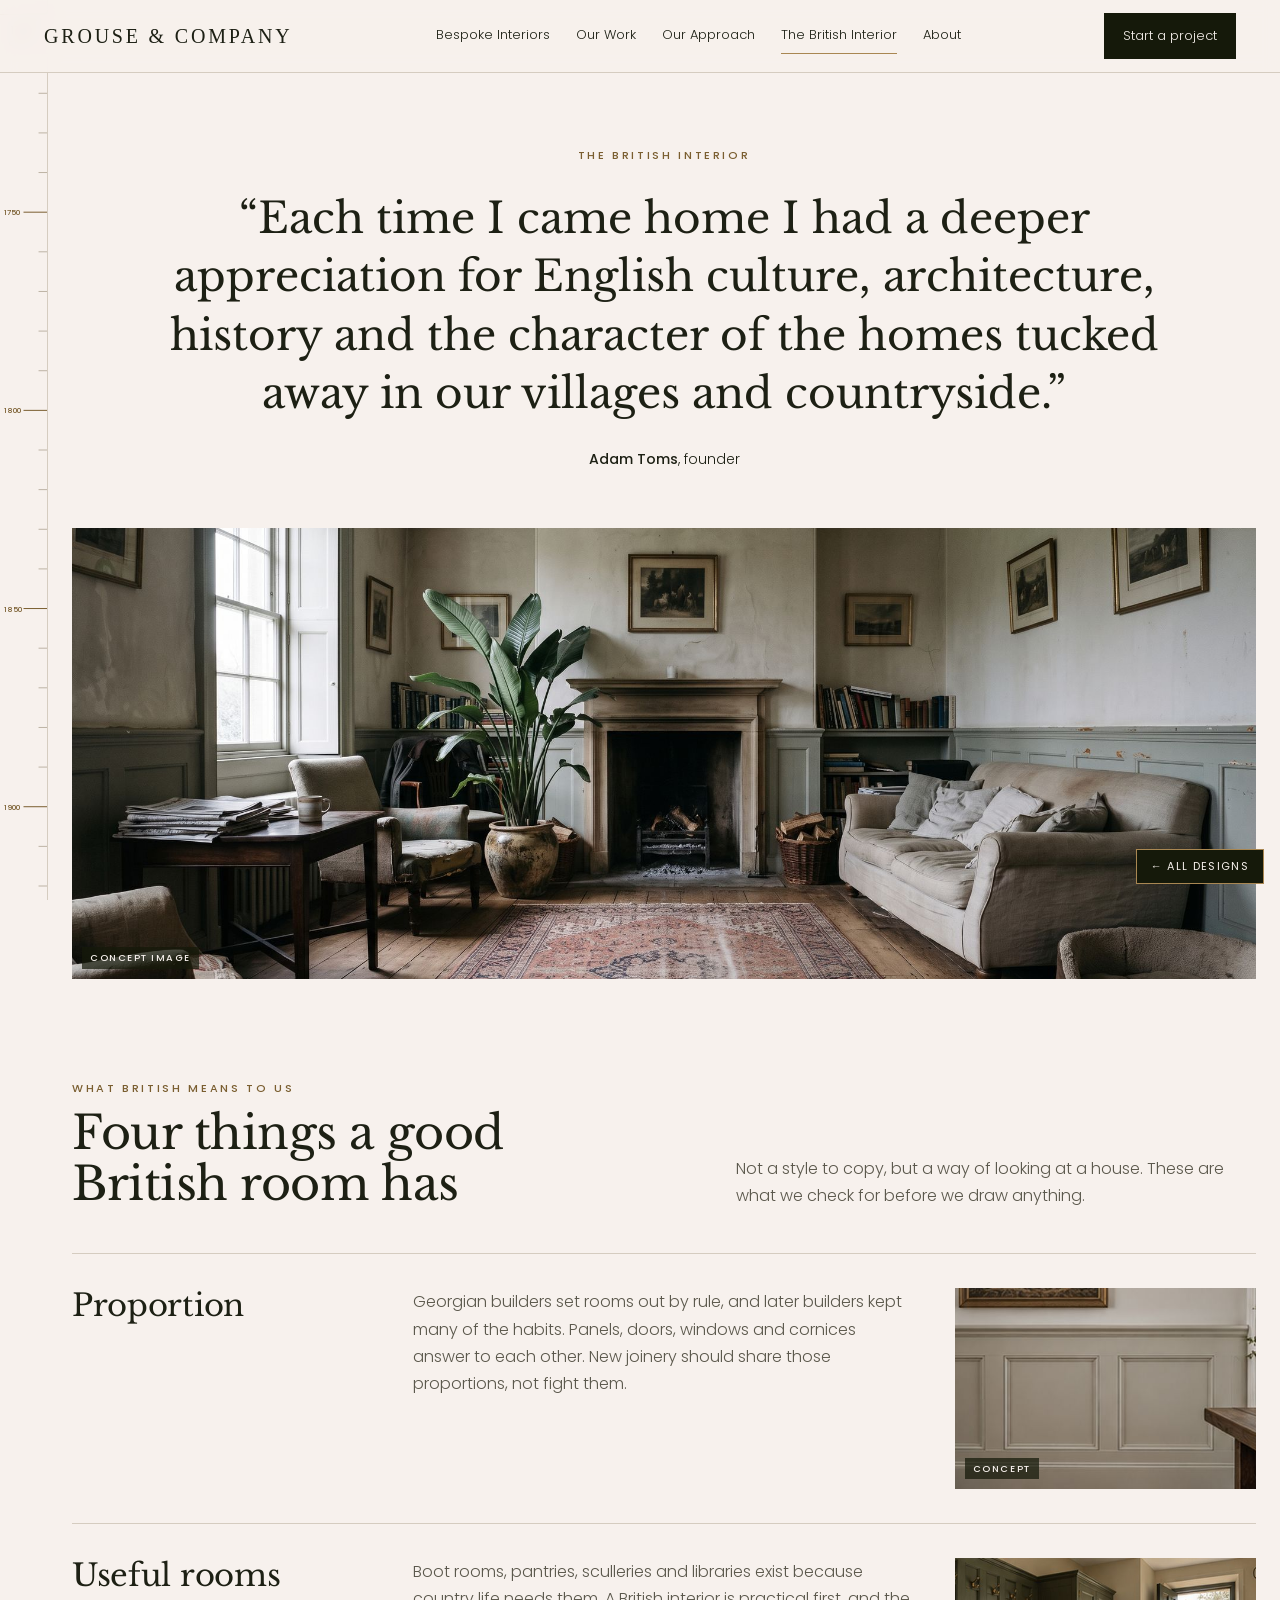
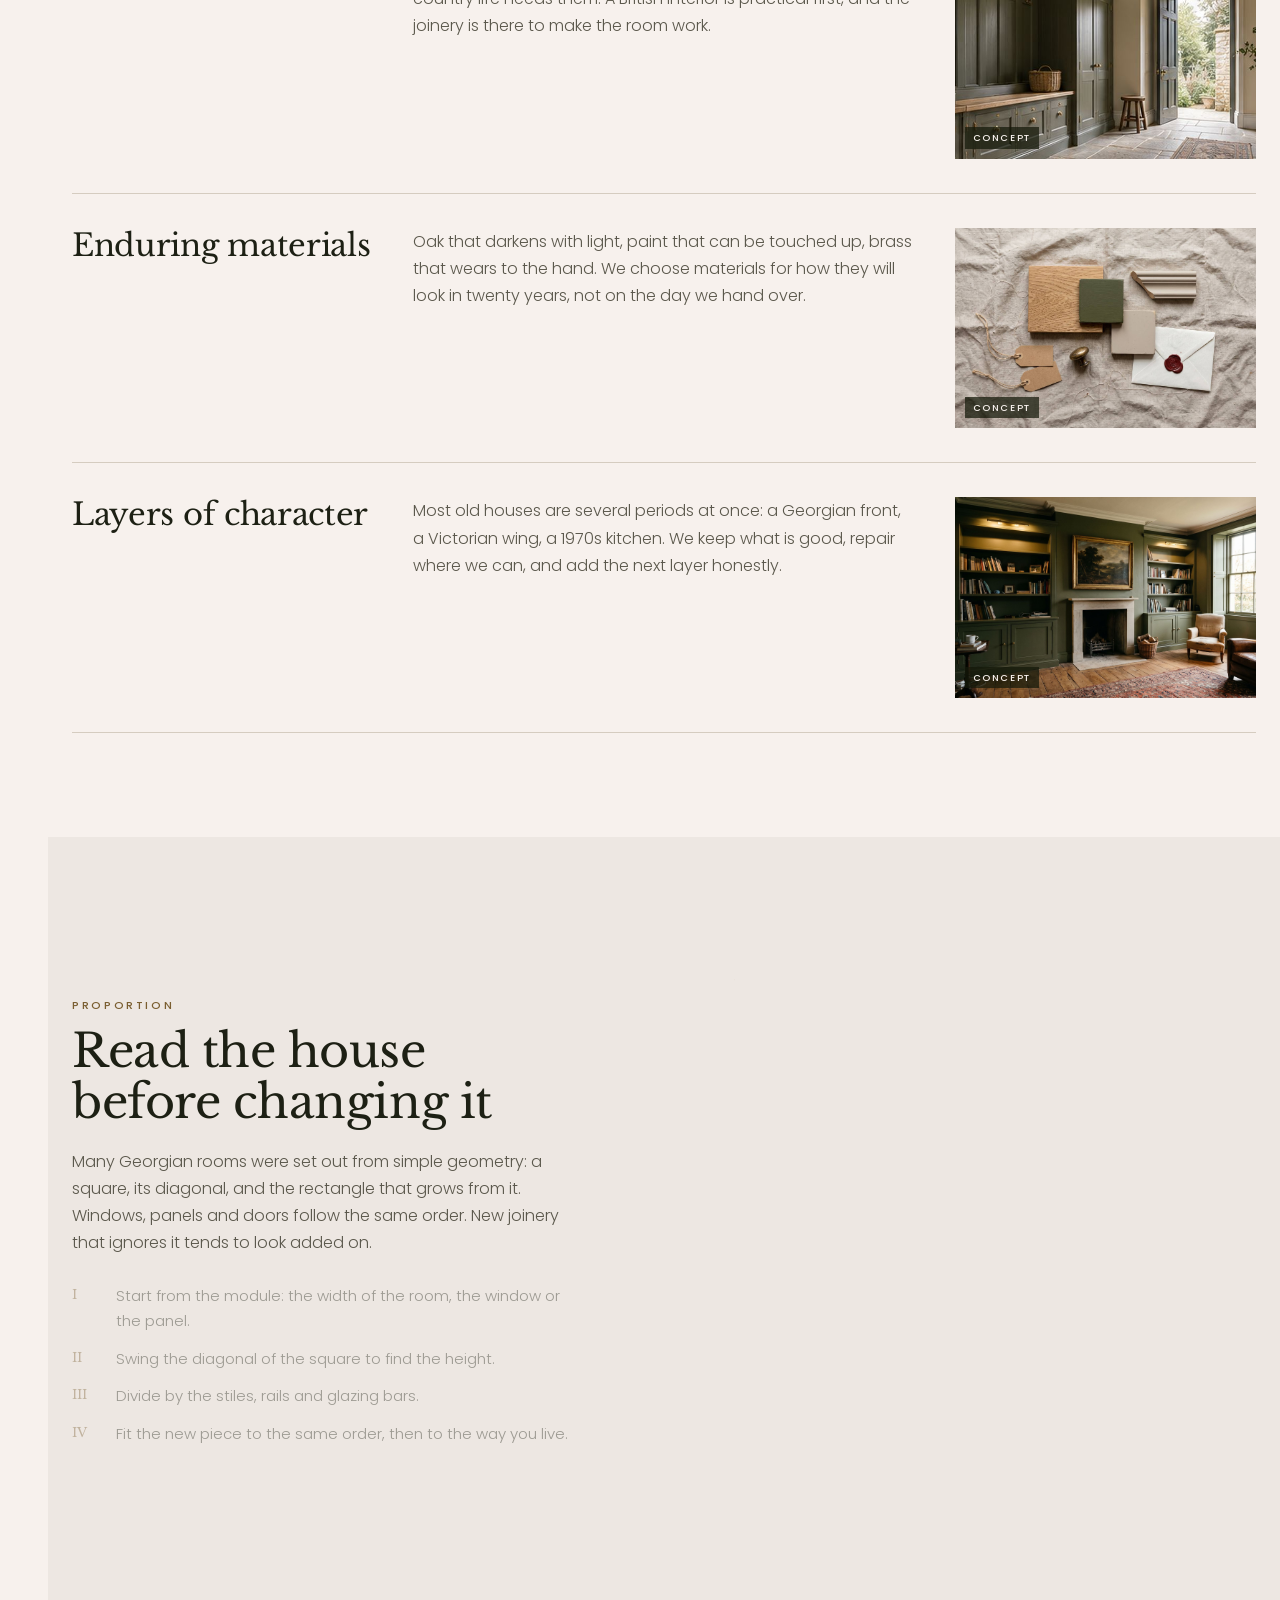
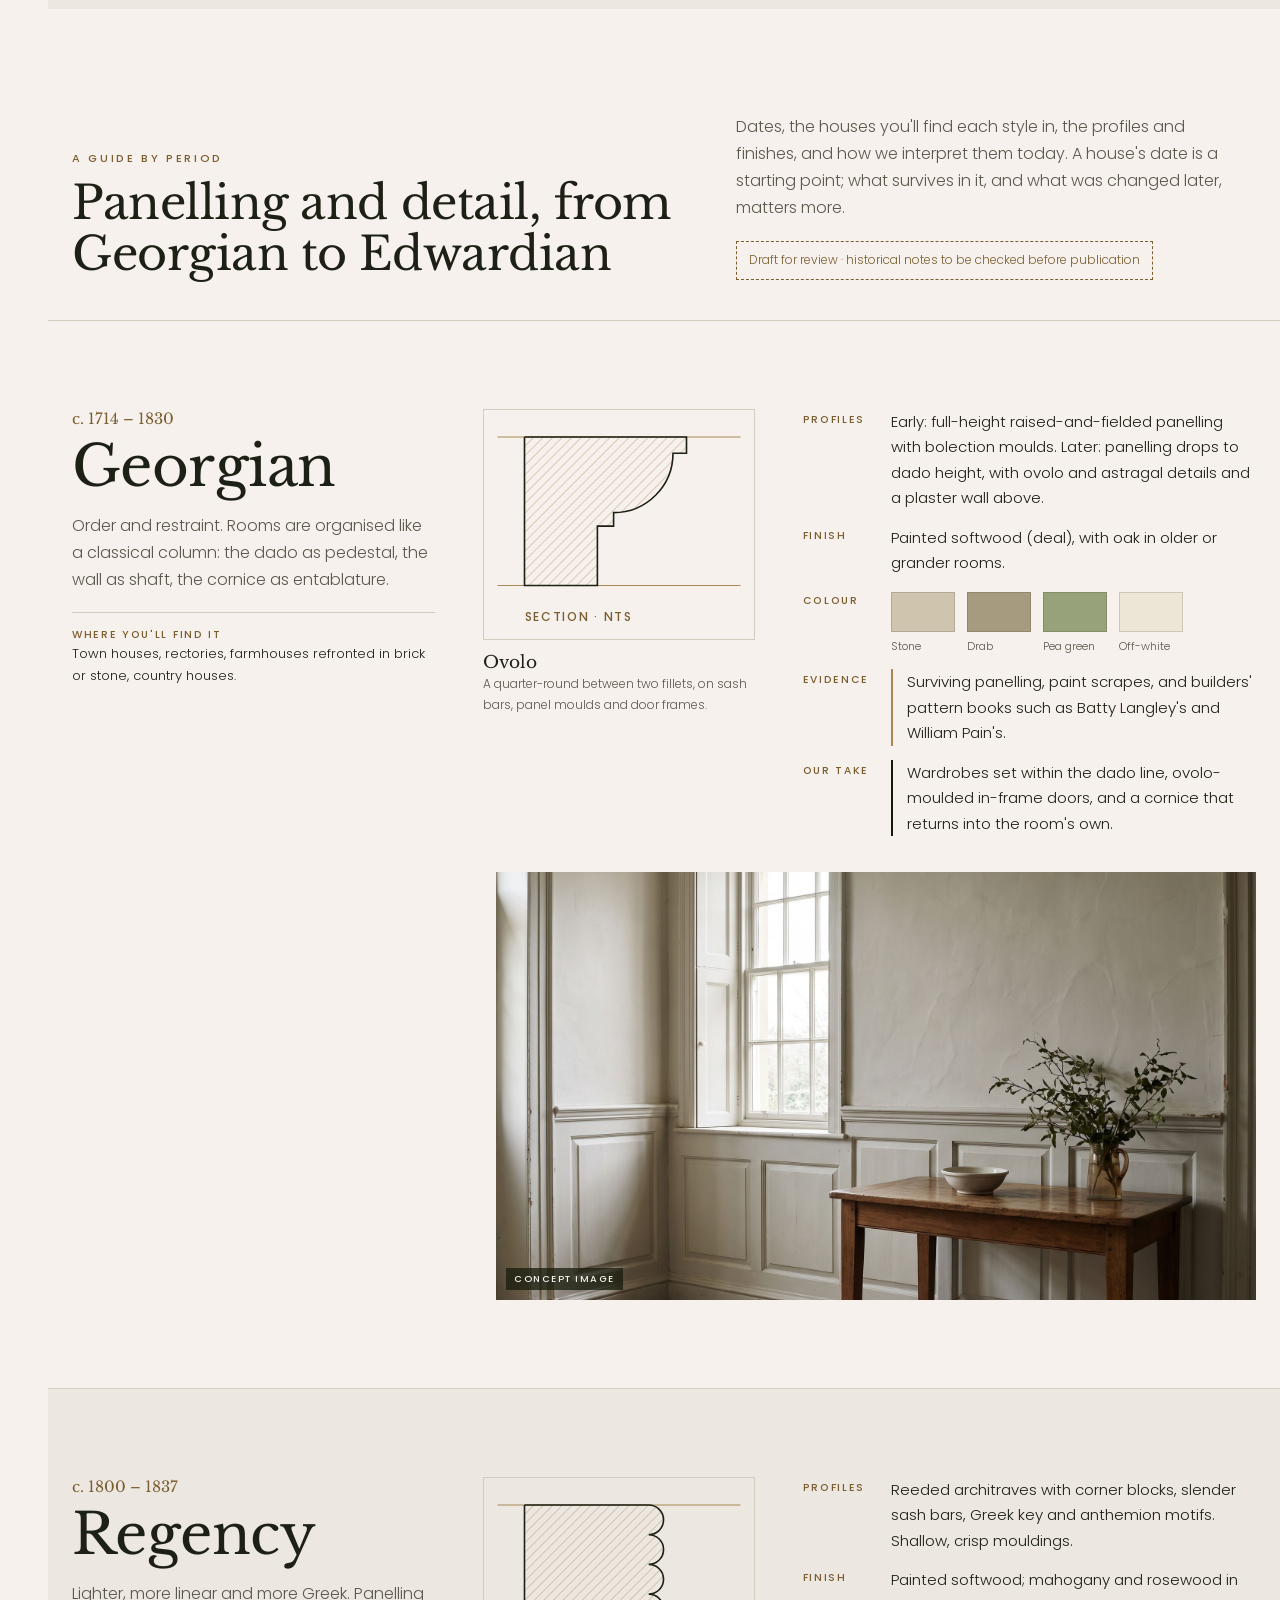
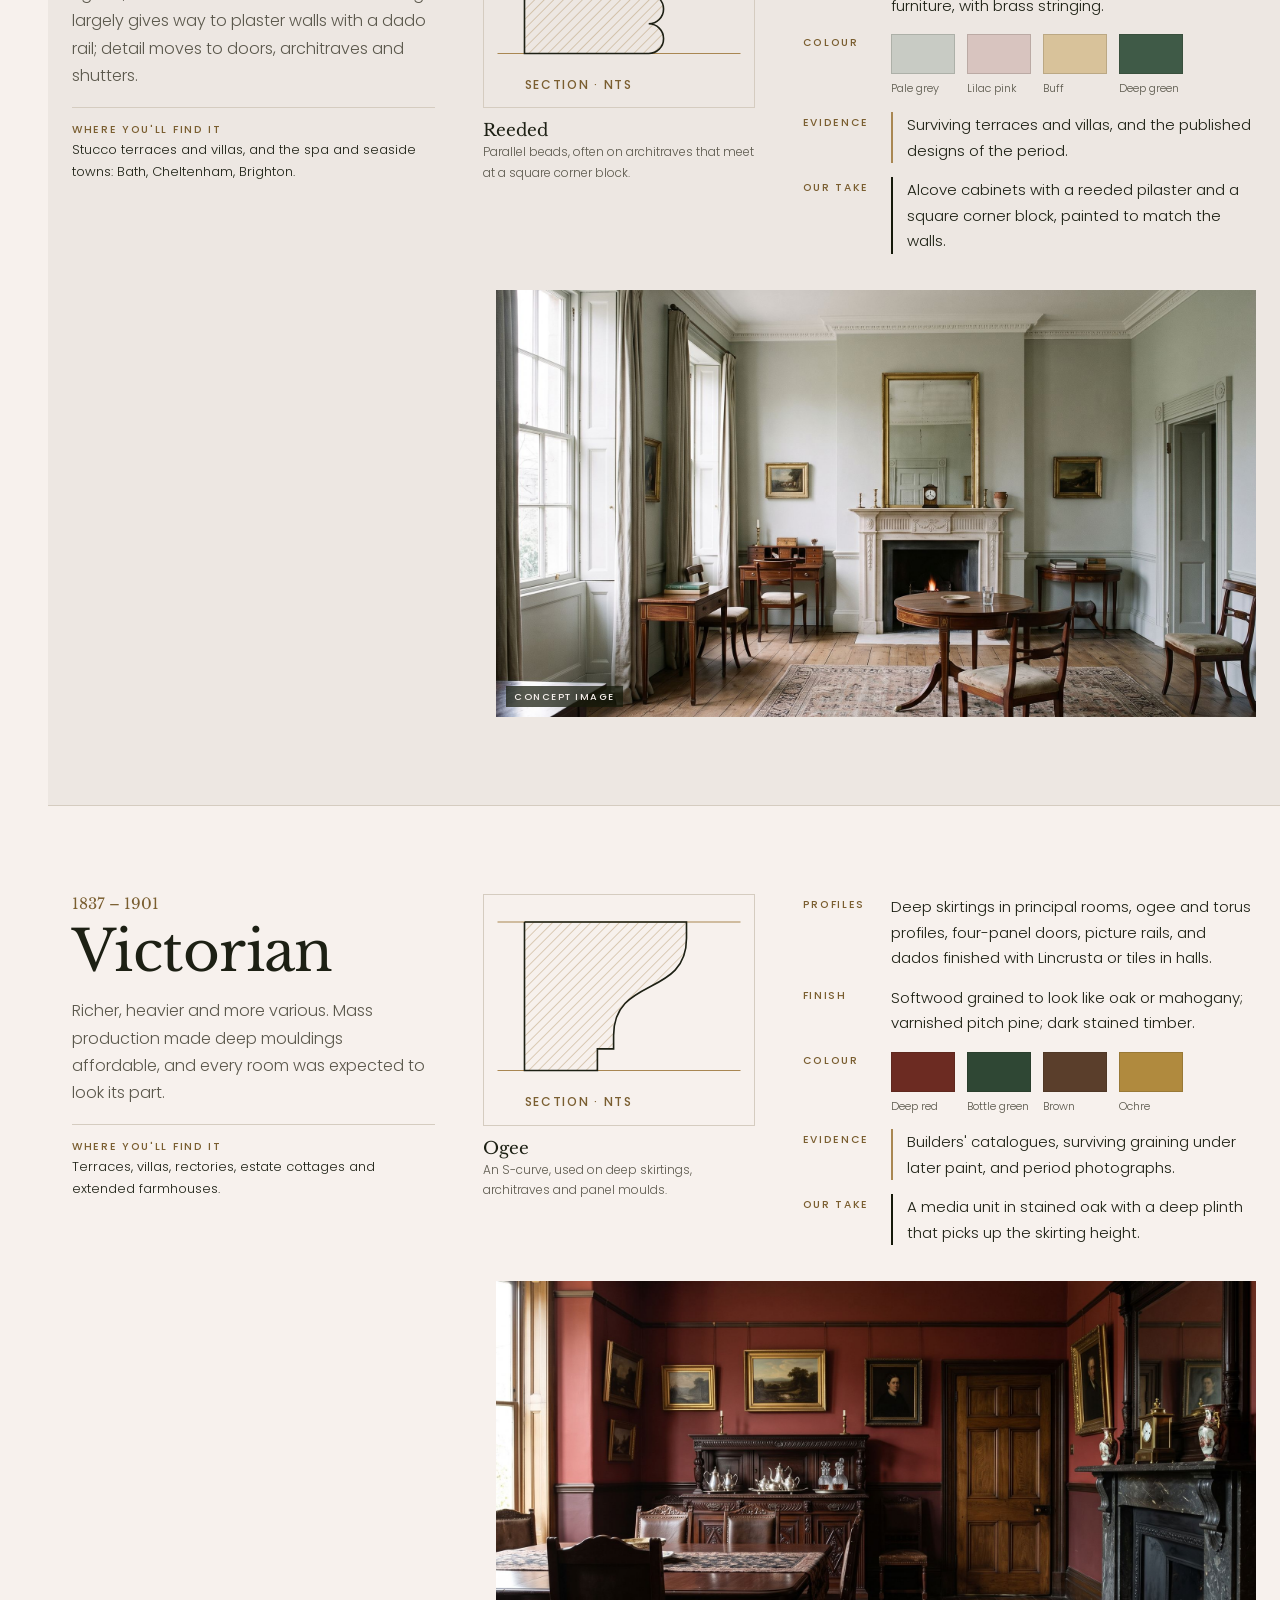
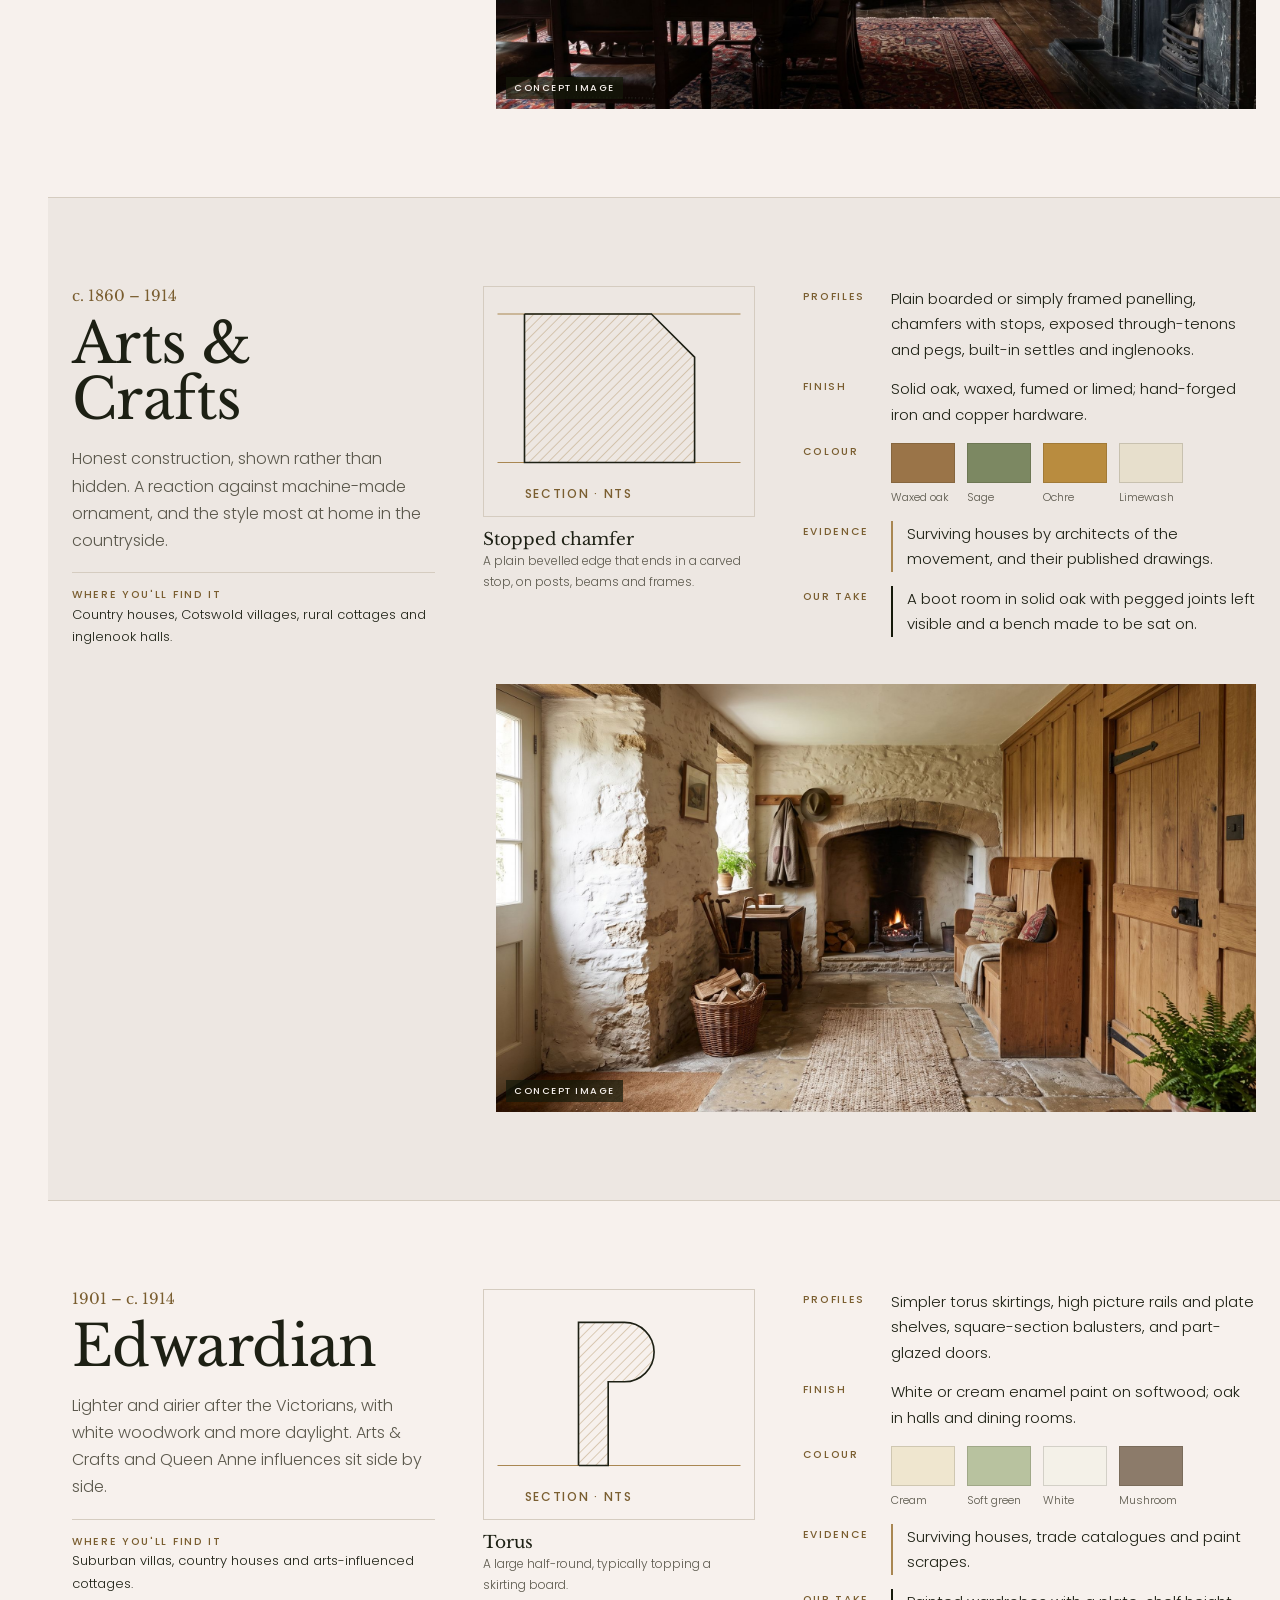
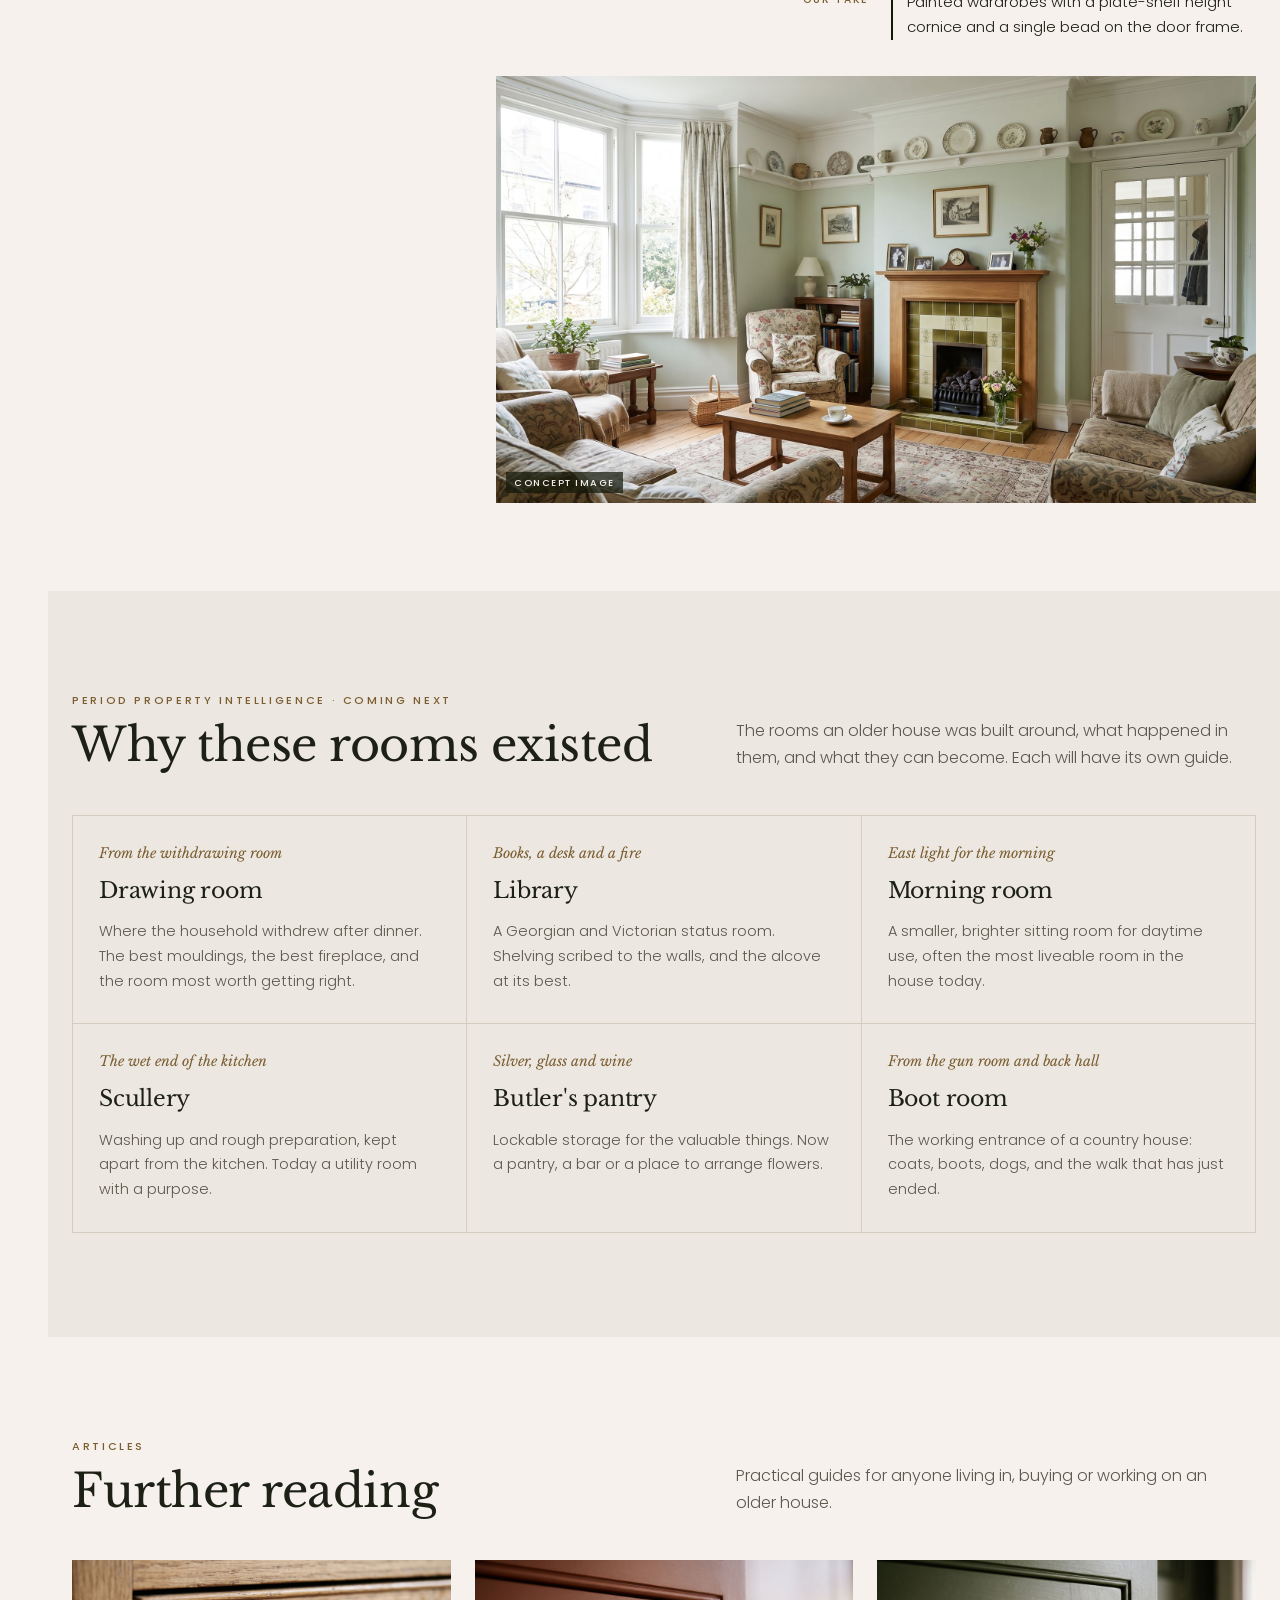
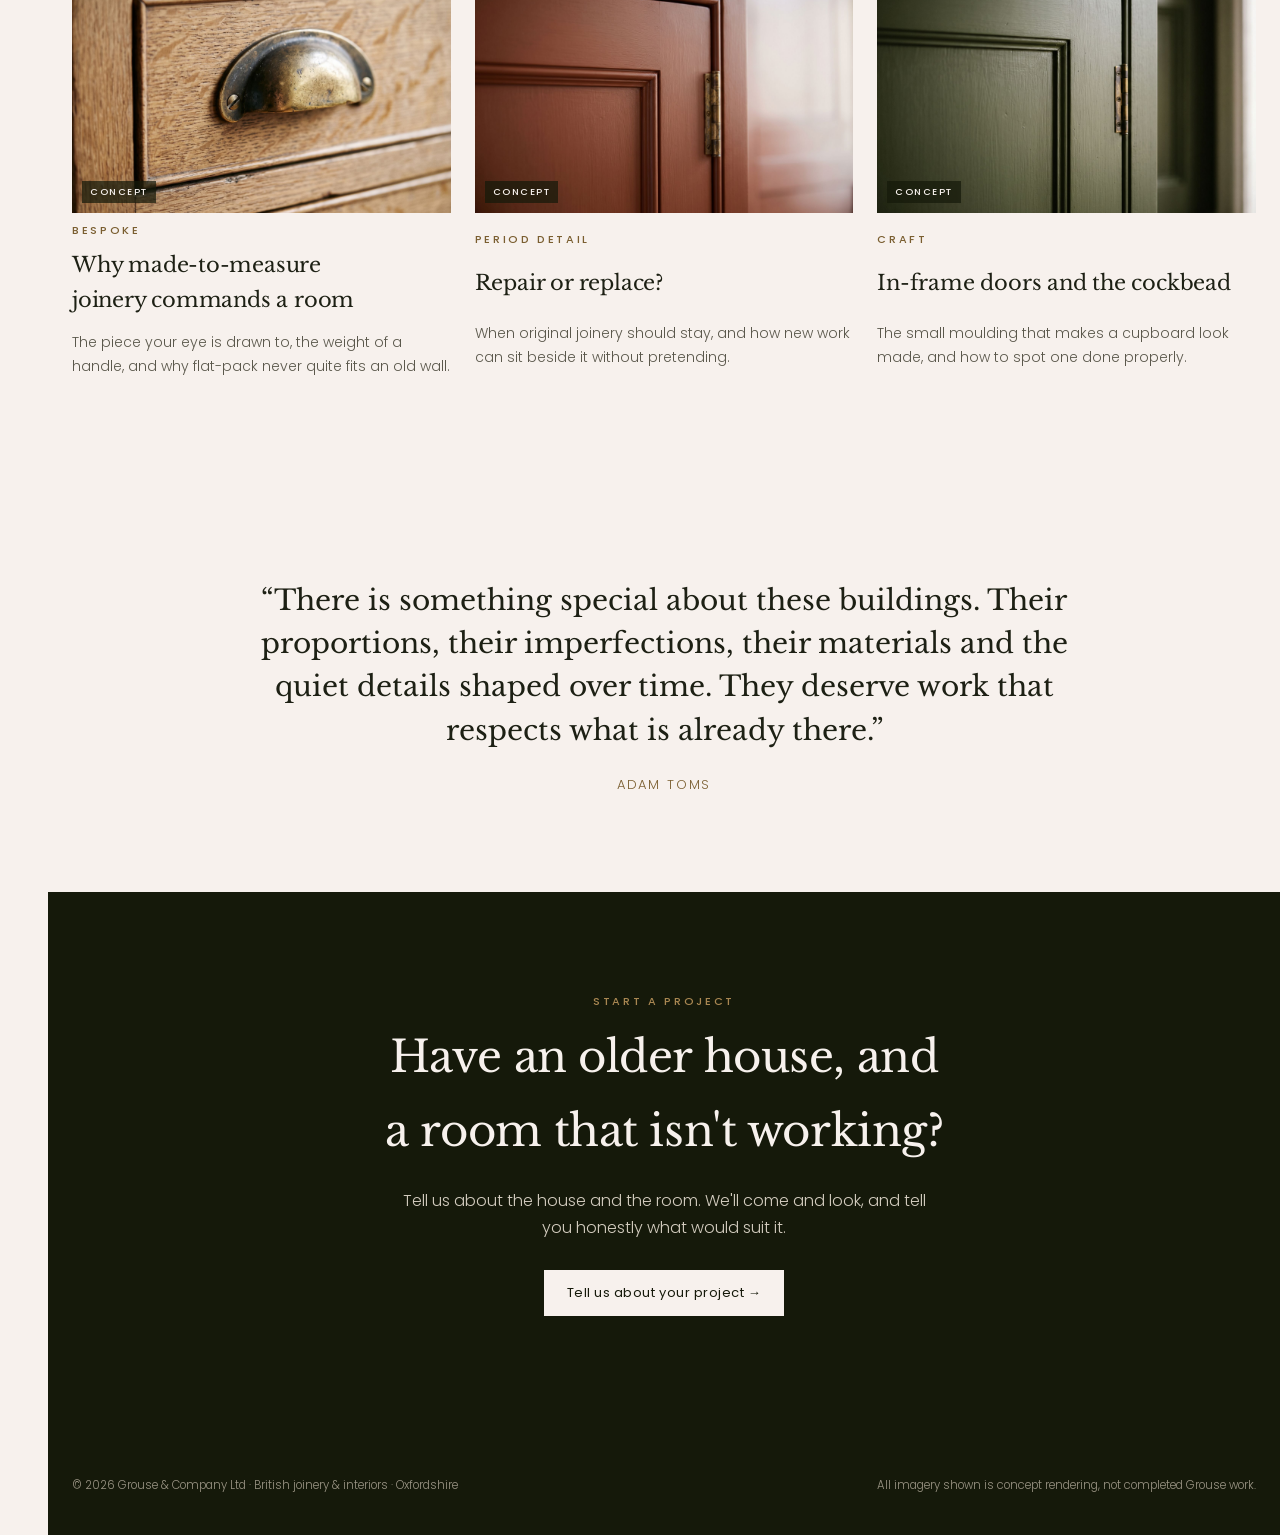
==== commit e80d22ad: "Use the new images and tidy the cover page Compress the new images for the web (about 75 MB down to " ====
--- a/daylight-british-interior.html
+++ b/daylight-british-interior.html
@@ -212,6 +212,7 @@
         <dt>Our take</dt><dd class="us">Alcove cabinets with a reeded pilaster and a square corner block, painted to match the walls.</dd>
       </dl>
     </div>
+    <div class="wrap"><div class="pimg"><img src="img/regency.jpg" alt="A Regency drawing room with tall sash windows" loading="lazy"><span class="concept">Concept image</span></div></div>
   </article>
 
   <article class="period" data-year="1837" data-year-end="1860">
@@ -280,6 +281,7 @@
         <dt>Our take</dt><dd class="us">Painted wardrobes with a plate-shelf height cornice and a single bead on the door frame.</dd>
       </dl>
     </div>
+    <div class="wrap"><div class="pimg"><img src="img/edwardian.jpg" alt="An Edwardian sitting room with a plate shelf and white woodwork" loading="lazy"><span class="concept">Concept image</span></div></div>
   </article>
 
   <section class="alt">
